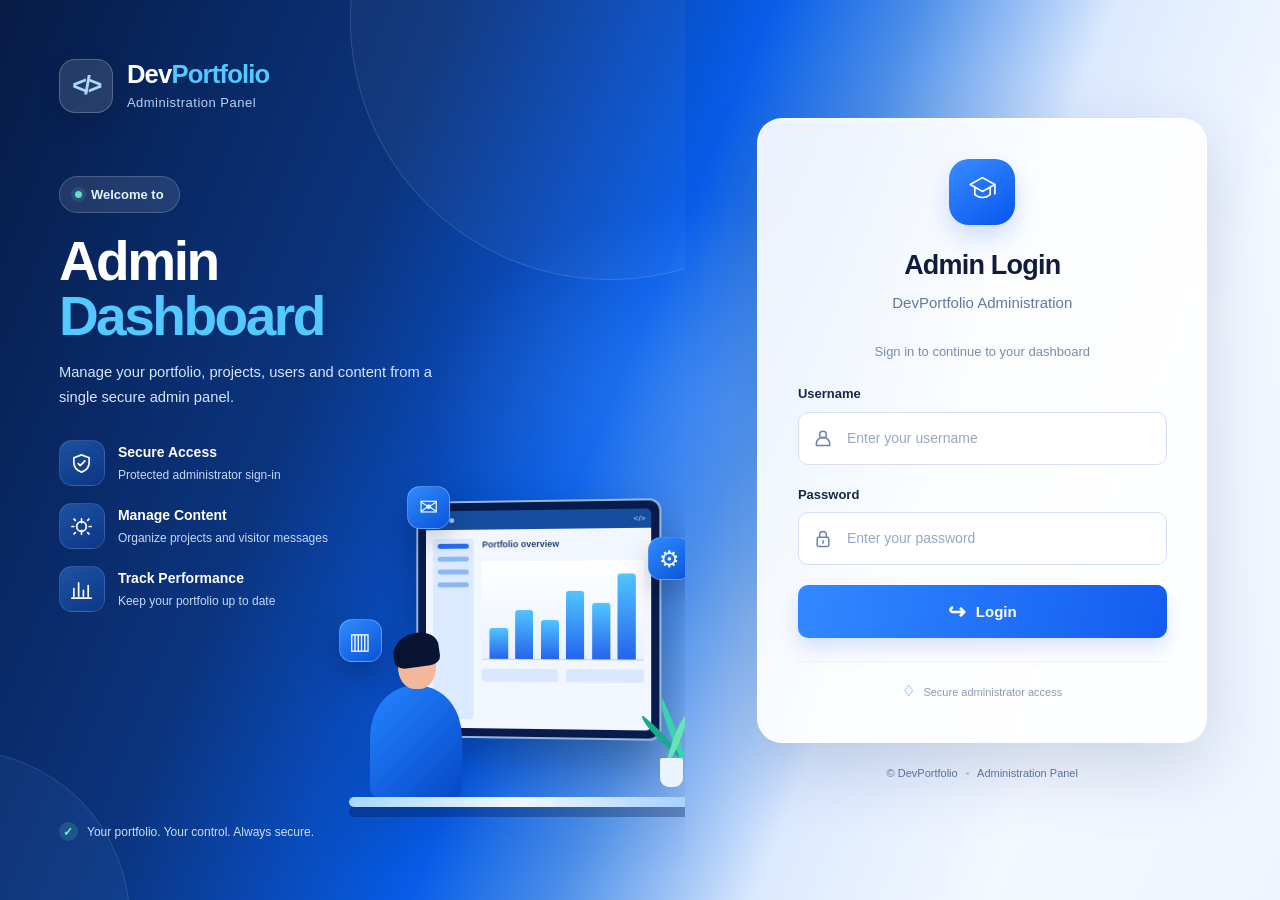
==== DevPortfolio.API/wwwroot/admin.html @ 40e4af2e "Update portfolio and add cover letter" ====
<!DOCTYPE html>
<html lang="en">

<head>

    <meta charset="UTF-8">

    <meta name="viewport"
          content="width=device-width, initial-scale=1.0">

    <title>Admin Dashboard | DevPortfolio</title>


    <!-- Bootstrap CSS -->
    <link href="https://cdn.jsdelivr.net/npm/bootstrap@5.3.3/dist/css/bootstrap.min.css"
          rel="stylesheet">


    <!--<style>
            /* =========================================
       EMAIL CONVERSATION MODAL
    ========================================= */

            .conversation-modal {
                display: none;
                position: fixed;
                inset: 0;
                z-index: 9999;
                background: rgba(0, 0, 0, 0.75);
                align-items: center;
                justify-content: center;
                padding: 20px;
            }

                .conversation-modal.show {
                    display: flex;
                }

            .conversation-box {
                width: 100%;
                max-width: 850px;
                max-height: 90vh;
                background: #ffffff;
                border-radius: 14px;
                overflow: hidden;
                box-shadow: 0 20px 60px rgba(0, 0, 0, 0.35);
                display: flex;
                flex-direction: column;
            }

            .conversation-header {
                display: flex;
                align-items: center;
                justify-content: space-between;
                padding: 20px 24px;
                border-bottom: 1px solid #e5e7eb;
            }

                .conversation-header h2 {
                    margin: 0;
                    font-size: 21px;
                }

            .conversation-email {
                margin-top: 5px;
                color: #6b7280;
                font-size: 14px;
            }

            .conversation-close {
                border: none;
                background: transparent;
                font-size: 30px;
                cursor: pointer;
                color: #6b7280;
            }

            .conversation-messages {
                padding: 24px;
                overflow-y: auto;
                max-height: 430px;
                background: #f8fafc;
            }

            .conversation-message {
                padding: 16px;
                margin-bottom: 14px;
                border-radius: 10px;
                background: #ffffff;
                border: 1px solid #e5e7eb;
            }

                .conversation-message.admin {
                    background: #eef6ff;
                    border-left: 4px solid #2563eb;
                }

                .conversation-message.visitor {
                    border-left: 4px solid #10b981;
                }

            .conversation-message-header {
                display: flex;
                justify-content: space-between;
                gap: 15px;
                margin-bottom: 8px;
            }

            .conversation-message-name {
                font-weight: 600;
            }

            .conversation-message-date {
                font-size: 12px;
                color: #6b7280;
            }

            .conversation-message-email {
                font-size: 12px;
                color: #6b7280;
                margin-bottom: 10px;
            }

            .conversation-message-body {
                white-space: pre-wrap;
                line-height: 1.6;
            }

            .conversation-reply {
                padding: 20px 24px;
                border-top: 1px solid #e5e7eb;
                background: #ffffff;
            }

                .conversation-reply label {
                    display: block;
                    font-weight: 600;
                    margin-bottom: 8px;
                }

                .conversation-reply textarea {
                    width: 100%;
                    resize: vertical;
                    min-height: 110px;
                    padding: 12px;
                    border: 1px solid #d1d5db;
                    border-radius: 8px;
                    font-family: inherit;
                    box-sizing: border-box;
                }

            .reply-actions {
                display: flex;
                justify-content: flex-end;
                gap: 10px;
                margin-top: 12px;
            }

            .cancel-reply-btn,
            .send-reply-btn {
                border: none;
                padding: 10px 18px;
                border-radius: 7px;
                cursor: pointer;
                font-weight: 600;
            }

            .cancel-reply-btn {
                background: #e5e7eb;
                color: #374151;
            }

            .send-reply-btn {
                background: #2563eb;
                color: white;
            }

                .send-reply-btn:disabled {
                    opacity: 0.6;
                    cursor: not-allowed;
                }

            .reply-success {
                color: #15803d;
                margin-top: 10px;
            }

            .reply-error {
                color: #dc2626;
                margin-top: 10px;
            }

            .view-btn {
                border: none;
                background: #2563eb;
                color: white;
                padding: 7px 12px;
                border-radius: 6px;
                cursor: pointer;
                margin-right: 5px;
            }

                .view-btn:hover {
                    opacity: 0.9;
                }

            * {
                box-sizing: border-box;
            }


            body {
                margin: 0;
                font-family: Arial, sans-serif;
                background: #080b14;
                color: #ffffff;
            }


            /* =========================
               LOGIN SCREEN
            ========================= */
            #loginScreen {
                min-height: 100vh;
                display: flex;
                align-items: center;
                justify-content: center;
                padding: 20px;
            }

            .login-card {
                width: 100%;
                max-width: 420px;
                background: #101625;
                border: 1px solid #202638;
                border-radius: 12px;
                padding: 35px;
                box-shadow: 0 20px 50px rgba(0,0,0,0.4);
            }

            .login-title {
                text-align: center;
                margin-bottom: 8px;
                font-size: 26px;
                font-weight: bold;
            }

            .login-subtitle {
                text-align: center;
                color: #9ca3b5;
                margin-bottom: 25px;
            }

            #loginScreen .form-control {
                margin-bottom: 15px;
            }

            .login-btn {
                width: 100%;
                padding: 11px;
            }

            .login-error {
                display: none;
            }

            /* =========================
               HEADER
            ========================= */

            .admin-header {
                background: #0d1220;
                border-bottom: 1px solid #202638;
                padding: 20px 40px;
            }


            .header-container {
                max-width: 1200px;
                margin: auto;

                display: flex;
                align-items: center;
                justify-content: space-between;
            }


            .logo {
                font-size: 22px;
                font-weight: bold;
            }


            .logo span {
                color: #8b5cf6;
            }


            .dashboard-title {
                color: #aeb6cc;
                font-size: 14px;
            }


            /* =========================
               MAIN
            ========================= */

            .container {
                width: 90%;
                max-width: 1200px;
                margin: 40px auto;
            }


            .page-title {
                margin-bottom: 30px;
            }


            .page-title h1 {
                margin-bottom: 8px;
                font-size: 32px;
            }


            .page-title p {
                color: #9ca3b5;
            }


            /* =========================
               STATISTICS
            ========================= */

            .stats {
                display: grid;
                grid-template-columns: repeat(3, 1fr);
                gap: 20px;
                margin-bottom: 30px;
            }


            .stat-card {
                background: #101625;
                border: 1px solid #202638;
                border-radius: 10px;
                padding: 25px;
            }


            .stat-card h3 {
                margin: 0 0 10px;
                color: #9ca3b5;
                font-size: 14px;
            }


            .stat-number {
                font-size: 30px;
                font-weight: bold;
            }


            /* =========================
               COMMON SECTION
            ========================= */

            .admin-section {
                background: #101625;
                border: 1px solid #202638;
                border-radius: 10px;
                overflow: hidden;
                margin-bottom: 30px;
            }


            .section-header {
                padding: 20px;

                border-bottom: 1px solid #202638;

                display: flex;
                justify-content: space-between;
                align-items: center;
            }


            .section-header h2 {
                margin: 0;
                font-size: 20px;
            }


            .header-buttons {
                display: flex;
                gap: 10px;
            }


            /* =========================
               BUTTONS
            ========================= */

            .refresh-btn {
                background: #4f46e5;
                color: white;
                border: none;

                padding: 9px 16px;

                border-radius: 6px;
                cursor: pointer;
            }


            .refresh-btn:hover {
                background: #4338ca;
            }


            .add-btn {
                background: #059669;
                color: white;
                border: none;

                padding: 9px 16px;

                border-radius: 6px;
                cursor: pointer;
            }


            .add-btn:hover {
                background: #047857;
            }


            .edit-btn {
                background: #2563eb;
                color: white;
                border: none;

                padding: 7px 12px;

                border-radius: 5px;
                cursor: pointer;

                margin-bottom: 5px;
            }


            .edit-btn:hover {
                background: #1d4ed8;
            }


            .delete-btn {
                background: #dc2626;
                color: white;
                border: none;

                padding: 7px 12px;

                border-radius: 5px;
                cursor: pointer;
            }


            .delete-btn:hover {
                background: #b91c1c;
            }


            /* =========================
               TABLE
            ========================= */

            .table-wrapper {
                overflow-x: auto;
            }


            table {
                width: 100%;
                border-collapse: collapse;
            }


            th,
            td {
                padding: 15px;
                text-align: left;
                border-bottom: 1px solid #202638;
            }


            th {
                color: #9ca3b5;
                font-size: 13px;
                text-transform: uppercase;
            }


            td {
                font-size: 14px;
            }


            .message-cell {
                max-width: 300px;
                color: #b8c0d4;
            }


            .project-description {
                max-width: 300px;
                color: #aeb6cc;
                line-height: 1.5;
            }


            .technology-cell {
                min-width: 220px;
                color: #ffffff;
            }


            .action-cell {
                white-space: nowrap;
            }


            /* =========================
               STATUS
            ========================= */

            .status {
                padding: 20px;
                text-align: center;
                color: #9ca3b5;
            }


            /* =========================
               MODAL
            ========================= */

            .modal-content {
                background: #101625;
                color: white;
                border: 1px solid #30384d;
            }


            .modal-header {
                border-bottom: 1px solid #30384d;
            }


            .modal-footer {
                border-top: 1px solid #30384d;
            }


            .modal-title {
                color: white;
            }


            .form-label {
                color: #d1d5db;
                font-weight: 500;
            }


            .form-control {
                background: #080b14;
                border: 1px solid #30384d;
                color: white;
            }


            .form-control:focus {
                background: #080b14;
                color: white;

                border-color: #6366f1;

                box-shadow: 0 0 0 0.2rem rgba(99, 102, 241, 0.2);
            }


            .form-control::placeholder {
                color: #6b7280;
            }


            .btn-close {
                filter: invert(1);
            }


            /* =========================
               RESPONSIVE
            ========================= */

            @media (max-width: 768px) {

                .stats {
                    grid-template-columns: 1fr;
                }


                .admin-header {
                    padding: 20px;
                }


                .container {
                    width: 95%;
                }


                .page-title h1 {
                    font-size: 26px;
                }


                .section-header {
                    flex-direction: column;
                    align-items: flex-start;
                    gap: 15px;
                }


                .header-buttons {
                    width: 100%;
                }


                .header-buttons button {
                    flex: 1;
                }

            }

        </style>-->
    <style>
        /* =========================================
           EMAIL CONVERSATION MODAL
        ========================================= */

        .conversation-modal {
            display: none;
            position: fixed;
            inset: 0;
            z-index: 9999;
            background: rgba(0, 0, 0, 0.75);
            align-items: center;
            justify-content: center;
            padding: 20px;
        }

            .conversation-modal.show {
                display: flex;
            }

        .conversation-box {
            width: 100%;
            max-width: 850px;
            max-height: 90vh;
            background: #ffffff;
            border-radius: 14px;
            overflow: hidden;
            box-shadow: 0 20px 60px rgba(0, 0, 0, 0.35);
            display: flex;
            flex-direction: column;
        }

        .conversation-header {
            display: flex;
            align-items: center;
            justify-content: space-between;
            padding: 20px 24px;
            border-bottom: 1px solid #e5e7eb;
        }

            .conversation-header h2 {
                margin: 0;
                font-size: 21px;
            }

        .conversation-email {
            margin-top: 5px;
            color: #6b7280;
            font-size: 14px;
        }

        .conversation-close {
            border: none;
            background: transparent;
            font-size: 30px;
            cursor: pointer;
            color: #6b7280;
        }

        .conversation-messages {
            padding: 24px;
            overflow-y: auto;
            max-height: 430px;
            background: #f8fafc;
        }

        .conversation-message {
            padding: 16px;
            margin-bottom: 14px;
            border-radius: 10px;
            background: #ffffff;
            border: 1px solid #e5e7eb;
        }

            .conversation-message.admin {
                background: #eef6ff;
                border-left: 4px solid #2563eb;
            }

            .conversation-message.visitor {
                border-left: 4px solid #10b981;
            }

        .conversation-message-header {
            display: flex;
            justify-content: space-between;
            gap: 15px;
            margin-bottom: 8px;
        }

        .conversation-message-name {
            font-weight: 600;
        }

        .conversation-message-date {
            font-size: 12px;
            color: #6b7280;
        }

        .conversation-message-email {
            font-size: 12px;
            color: #6b7280;
            margin-bottom: 10px;
        }

        .conversation-message-body {
            white-space: pre-wrap;
            line-height: 1.6;
        }

        .conversation-reply {
            padding: 20px 24px;
            border-top: 1px solid #e5e7eb;
            background: #ffffff;
        }

            .conversation-reply label {
                display: block;
                font-weight: 600;
                margin-bottom: 8px;
            }

            .conversation-reply textarea {
                width: 100%;
                resize: vertical;
                min-height: 110px;
                padding: 12px;
                border: 1px solid #d1d5db;
                border-radius: 8px;
                font-family: inherit;
                box-sizing: border-box;
            }

        .reply-actions {
            display: flex;
            justify-content: flex-end;
            gap: 10px;
            margin-top: 12px;
        }

        .cancel-reply-btn,
        .send-reply-btn {
            border: none;
            padding: 10px 18px;
            border-radius: 7px;
            cursor: pointer;
            font-weight: 600;
        }

        .cancel-reply-btn {
            background: #e5e7eb;
            color: #374151;
        }

        .send-reply-btn {
            background: #2563eb;
            color: white;
        }

            .send-reply-btn:disabled {
                opacity: 0.6;
                cursor: not-allowed;
            }

        .reply-success {
            color: #15803d;
            margin-top: 10px;
        }

        .reply-error {
            color: #dc2626;
            margin-top: 10px;
        }

        .view-btn {
            border: none;
            background: #2563eb;
            color: white;
            padding: 7px 12px;
            border-radius: 6px;
            cursor: pointer;
            margin-right: 5px;
        }

            .view-btn:hover {
                opacity: 0.9;
            }

        * {
            box-sizing: border-box;
        }


        body {
            margin: 0;
            font-family: Arial, sans-serif;
            background: #080b14;
            color: #ffffff;
        }


        /* =========================
                   LOGIN SCREEN
                ========================= */
        #loginScreen {
            min-height: 100vh;
            display: flex;
            align-items: center;
            justify-content: center;
            padding: 20px;
        }

        .login-card {
            width: 100%;
            max-width: 420px;
            background: #101625;
            border: 1px solid #202638;
            border-radius: 12px;
            padding: 35px;
            box-shadow: 0 20px 50px rgba(0,0,0,0.4);
        }

        .login-title {
            text-align: center;
            margin-bottom: 8px;
            font-size: 26px;
            font-weight: bold;
        }

        .login-subtitle {
            text-align: center;
            color: #9ca3b5;
            margin-bottom: 25px;
        }

        #loginScreen .form-control {
            margin-bottom: 15px;
        }

        .login-btn {
            width: 100%;
            padding: 11px;
        }

        .login-error {
            display: none;
        }

        /* =========================
                   HEADER
                ========================= */

        .admin-header {
            background: #0d1220;
            border-bottom: 1px solid #202638;
            padding: 20px 40px;
        }


        .header-container {
            max-width: 1200px;
            margin: auto;
            display: flex;
            align-items: center;
            justify-content: space-between;
        }


        .logo {
            font-size: 22px;
            font-weight: bold;
        }


            .logo span {
                color: #8b5cf6;
            }


        .dashboard-title {
            color: #aeb6cc;
            font-size: 14px;
        }


        /* =========================
                   MAIN
                ========================= */

        .container {
            width: 90%;
            max-width: 1200px;
            margin: 40px auto;
        }


        .page-title {
            margin-bottom: 30px;
        }


            .page-title h1 {
                margin-bottom: 8px;
                font-size: 32px;
            }


            .page-title p {
                color: #9ca3b5;
            }


        /* =========================
                   STATISTICS
                ========================= */

        .stats {
            display: grid;
            grid-template-columns: repeat(3, 1fr);
            gap: 20px;
            margin-bottom: 30px;
        }


        .stat-card {
            background: #101625;
            border: 1px solid #202638;
            border-radius: 10px;
            padding: 25px;
        }


            .stat-card h3 {
                margin: 0 0 10px;
                color: #9ca3b5;
                font-size: 14px;
            }


        .stat-number {
            font-size: 30px;
            font-weight: bold;
        }


        /* =========================
                   COMMON SECTION
                ========================= */

        .admin-section {
            background: #101625;
            border: 1px solid #202638;
            border-radius: 10px;
            overflow: hidden;
            margin-bottom: 30px;
        }


        .section-header {
            padding: 20px;
            border-bottom: 1px solid #202638;
            display: flex;
            justify-content: space-between;
            align-items: center;
        }


            .section-header h2 {
                margin: 0;
                font-size: 20px;
            }


        .header-buttons {
            display: flex;
            gap: 10px;
        }


        /* =========================
                   BUTTONS
                ========================= */

        .refresh-btn {
            background: #4f46e5;
            color: white;
            border: none;
            padding: 9px 16px;
            border-radius: 6px;
            cursor: pointer;
        }


            .refresh-btn:hover {
                background: #4338ca;
            }


        .add-btn {
            background: #059669;
            color: white;
            border: none;
            padding: 9px 16px;
            border-radius: 6px;
            cursor: pointer;
        }


            .add-btn:hover {
                background: #047857;
            }


        .edit-btn {
            background: #2563eb;
            color: white;
            border: none;
            padding: 7px 12px;
            border-radius: 5px;
            cursor: pointer;
            margin-bottom: 5px;
        }


            .edit-btn:hover {
                background: #1d4ed8;
            }


        .delete-btn {
            background: #dc2626;
            color: white;
            border: none;
            padding: 7px 12px;
            border-radius: 5px;
            cursor: pointer;
        }


            .delete-btn:hover {
                background: #b91c1c;
            }


        /* =========================
                   TABLE
                ========================= */

        .table-wrapper {
            overflow-x: auto;
        }


        table {
            width: 100%;
            border-collapse: collapse;
        }


        th,
        td {
            padding: 15px;
            text-align: left;
            border-bottom: 1px solid #202638;
        }


        th {
            color: #9ca3b5;
            font-size: 13px;
            text-transform: uppercase;
        }


        td {
            font-size: 14px;
        }


        .message-cell {
            max-width: 300px;
            color: #b8c0d4;
        }


        .project-description {
            max-width: 300px;
            color: #aeb6cc;
            line-height: 1.5;
        }


        .technology-cell {
            min-width: 220px;
            color: #ffffff;
        }


        .action-cell {
            white-space: nowrap;
        }


        /* =========================
                   STATUS
                ========================= */

        .status {
            padding: 20px;
            text-align: center;
            color: #9ca3b5;
        }


        /* =========================
                   MODAL
                ========================= */

        .modal-content {
            background: #101625;
            color: white;
            border: 1px solid #30384d;
        }


        .modal-header {
            border-bottom: 1px solid #30384d;
        }


        .modal-footer {
            border-top: 1px solid #30384d;
        }


        .modal-title {
            color: white;
        }


        .form-label {
            color: #d1d5db;
            font-weight: 500;
        }


        .form-control {
            background: #080b14;
            border: 1px solid #30384d;
            color: white;
        }


            .form-control:focus {
                background: #080b14;
                color: white;
                border-color: #6366f1;
                box-shadow: 0 0 0 0.2rem rgba(99, 102, 241, 0.2);
            }


            .form-control::placeholder {
                color: #6b7280;
            }


        .btn-close {
            filter: invert(1);
        }


        /* =========================
                   RESPONSIVE
                ========================= */

        @media (max-width: 768px) {

            .stats {
                grid-template-columns: 1fr;
            }


            .admin-header {
                padding: 20px;
            }


            .container {
                width: 95%;
            }


            .page-title h1 {
                font-size: 26px;
            }


            .section-header {
                flex-direction: column;
                align-items: flex-start;
                gap: 15px;
            }


            .header-buttons {
                width: 100%;
            }


                .header-buttons button {
                    flex: 1;
                }
        }


        /* =========================================================
                   CONVERSATION MODAL - READABLE DARK THEME
                   ========================================================= */

        .conversation-box {
            background: #111827;
            color: #f8fafc;
            border: 1px solid #334155;
            box-shadow: 0 20px 60px rgba(0, 0, 0, 0.55);
        }

        .conversation-header {
            background: #111827;
            border-bottom: 1px solid #334155;
        }

            .conversation-header h2 {
                color: #f8fafc;
            }

        .conversation-email {
            color: #94a3b8;
        }

        .conversation-close {
            color: #cbd5e1;
        }

            .conversation-close:hover {
                color: #ffffff;
                background: #334155;
                border-radius: 6px;
            }

        .conversation-messages {
            background: #0f172a;
        }

        .conversation-message {
            background: #1e293b;
            color: #f8fafc;
            border: 1px solid #334155;
        }

            .conversation-message.admin {
                background: #172554;
                color: #f8fafc;
                border-left: 4px solid #3b82f6;
            }

            .conversation-message.visitor {
                background: #0f2926;
                color: #f8fafc;
                border-left: 4px solid #10b981;
            }

        .conversation-message-name {
            color: #60a5fa;
        }

        .conversation-message.visitor .conversation-message-name {
            color: #34d399;
        }

        .conversation-message-date {
            color: #94a3b8;
        }

        .conversation-message-email {
            color: #cbd5e1;
        }

        .conversation-message-body {
            color: #f8fafc;
        }

            .conversation-message-body strong {
                color: #e2e8f0;
            }

        .conversation-reply {
            background: #111827;
            border-top: 1px solid #334155;
        }

            .conversation-reply label {
                color: #e2e8f0;
            }

            .conversation-reply textarea {
                background: #1e293b;
                color: #f8fafc;
                border: 1px solid #475569;
            }

                .conversation-reply textarea::placeholder {
                    color: #94a3b8;
                }

                .conversation-reply textarea:focus {
                    border-color: #6366f1;
                    box-shadow: 0 0 0 2px rgba(99, 102, 241, 0.2);
                    outline: none;
                }

        .cancel-reply-btn {
            background: #334155;
            color: #f8fafc;
            border: 1px solid #475569;
        }

            .cancel-reply-btn:hover {
                background: #475569;
            }

        .send-reply-btn {
            background: #2563eb;
            color: #ffffff;
        }

            .send-reply-btn:hover {
                background: #1d4ed8;
            }

        /* =========================================
           DEVPORTFOLIO LOGIN REDESIGN
           Scoped to login screen; dashboard logic/styles remain intact.
        ========================================= */
        #loginScreen {
            display: flex;
            align-items: stretch;
            justify-content: stretch;
            min-height: 100vh;
            padding: 0;
            overflow: hidden;
            background: #f3f7ff;
            color: #111b3a;
            font-family: Inter, "Segoe UI", Arial, sans-serif;
        }

            #loginScreen .login-hero {
                position: relative;
                isolation: isolate;
                display: flex;
                flex: 1.08 1 0;
                flex-direction: column;
                min-width: 0;
                min-height: 100vh;
                overflow: hidden;
                padding: clamp(30px, 4.6vw, 76px);
                color: #fff;
                background: radial-gradient(circle at 78% 63%, rgba(28, 123, 255, .82), transparent 32%), radial-gradient(circle at 78% 10%, rgba(27, 98, 225, .55), transparent 34%), linear-gradient(135deg, #071b46 0%, #0b347e 49%, #075ce8 100%);
            }

            #loginScreen .hero-orb {
                position: absolute;
                z-index: -1;
                border: 1px solid rgba(255,255,255,.09);
                border-radius: 50%;
                pointer-events: none;
            }

            #loginScreen .hero-orb-one {
                width: 520px;
                height: 520px;
                right: -185px;
                top: -240px;
                background: rgba(60,139,255,.10);
            }

            #loginScreen .hero-orb-two {
                width: 340px;
                height: 340px;
                left: -210px;
                bottom: -190px;
                background: rgba(79,160,255,.12);
            }

            #loginScreen .brand-lockup {
                display: flex;
                align-items: center;
                gap: 14px;
                position: relative;
                z-index: 1;
            }

            #loginScreen .brand-mark {
                display: grid;
                place-items: center;
                width: 54px;
                height: 54px;
                border: 1px solid rgba(255,255,255,.22);
                border-radius: 16px;
                background: rgba(255,255,255,.12);
                color: #a9d9ff;
                font-size: 25px;
                font-weight: 800;
                letter-spacing: -3px;
                box-shadow: 0 10px 25px rgba(0,0,0,.12);
            }

            #loginScreen .brand-name {
                color: #fff;
                font-size: clamp(22px, 2vw, 30px);
                font-weight: 800;
                letter-spacing: -.8px;
                line-height: 1.1;
            }

                #loginScreen .brand-name span {
                    color: #55c8ff;
                }

            #loginScreen .brand-caption {
                margin-top: 5px;
                color: #b8d2f8;
                font-size: 13px;
                letter-spacing: .5px;
            }

            #loginScreen .hero-copy {
                position: relative;
                z-index: 2;
                max-width: 450px;
                margin-top: clamp(42px, 7vh, 78px);
            }

            #loginScreen .welcome-pill {
                display: inline-flex;
                align-items: center;
                gap: 9px;
                padding: 8px 15px;
                border: 1px solid rgba(255,255,255,.19);
                border-radius: 999px;
                background: rgba(255,255,255,.10);
                color: #e5f2ff;
                font-size: 13px;
                font-weight: 600;
            }

            #loginScreen .welcome-dot {
                width: 7px;
                height: 7px;
                border-radius: 50%;
                background: #5ce1c2;
                box-shadow: 0 0 0 4px rgba(92,225,194,.12);
            }

            #loginScreen .hero-copy h1 {
                margin: 21px 0 17px;
                color: #fff;
                font-size: clamp(42px, 4.3vw, 66px);
                line-height: .99;
                font-weight: 850;
                letter-spacing: -2.5px;
            }

                #loginScreen .hero-copy h1 span {
                    color: #53c9ff;
                }

            #loginScreen .hero-description {
                max-width: 390px;
                margin: 0;
                color: #d5e6ff;
                font-size: clamp(14px, 1.15vw, 17px);
                line-height: 1.7;
            }

            #loginScreen .hero-features {
                display: grid;
                gap: 17px;
                margin-top: 30px;
            }

            #loginScreen .hero-feature {
                display: flex;
                align-items: center;
                gap: 13px;
            }

            #loginScreen .feature-icon {
                display: grid;
                place-items: center;
                flex: 0 0 46px;
                width: 46px;
                height: 46px;
                border: 1px solid rgba(255,255,255,.13);
                border-radius: 13px;
                background: linear-gradient(145deg, rgba(61,151,255,.38), rgba(18,81,199,.28));
                color: #fff;
            }

                #loginScreen .feature-icon svg {
                    width: 23px;
                    height: 23px;
                    fill: none;
                    stroke: currentColor;
                    stroke-width: 1.8;
                    stroke-linecap: round;
                    stroke-linejoin: round;
                }

            #loginScreen .hero-feature strong {
                display: block;
                color: #fff;
                font-size: 14px;
                font-weight: 700;
            }

            #loginScreen .hero-feature small {
                display: block;
                margin-top: 3px;
                color: #c3d9fb;
                font-size: 12px;
            }

            #loginScreen .dashboard-art {
                position: absolute;
                z-index: 1;
                right: 3%;
                bottom: 8%;
                width: min(47%, 500px);
                height: 38%;
                min-height: 230px;
            }

            #loginScreen .art-monitor {
                position: absolute;
                z-index: 2;
                right: 9%;
                top: 4%;
                width: 72%;
                height: 70%;
                padding: 8px;
                border: 2px solid rgba(190,221,255,.8);
                border-radius: 12px;
                background: #071c4d;
                box-shadow: 0 24px 45px rgba(0,0,0,.22);
                transform: perspective(700px) rotateY(-5deg);
            }

            #loginScreen .monitor-top {
                display: flex;
                align-items: center;
                gap: 4px;
                height: 19px;
                padding: 0 6px;
                border-radius: 5px 5px 0 0;
                background: #174d9e;
            }

                #loginScreen .monitor-top span {
                    width: 5px;
                    height: 5px;
                    border-radius: 50%;
                    background: #9bc9ff;
                }

                #loginScreen .monitor-top i {
                    margin-left: auto;
                    color: #c4e5ff;
                    font-size: 8px;
                    font-style: normal;
                }

            #loginScreen .monitor-content {
                display: flex;
                height: calc(100% - 19px);
                padding: 9px 7px;
                gap: 8px;
                background: #f2f7ff;
                border-radius: 0 0 5px 5px;
            }

            #loginScreen .monitor-sidebar {
                display: grid;
                align-content: start;
                gap: 8px;
                width: 20%;
                padding: 5px;
                border-radius: 4px;
                background: #dceaff;
            }

                #loginScreen .monitor-sidebar b {
                    height: 5px;
                    border-radius: 5px;
                    background: #8bb7f6;
                }

                    #loginScreen .monitor-sidebar b:first-child {
                        background: #236cf1;
                    }

            #loginScreen .monitor-main {
                flex: 1;
                min-width: 0;
            }

            #loginScreen .monitor-label {
                color: #24426e;
                font-size: clamp(7px, .7vw, 10px);
                font-weight: 700;
            }

            #loginScreen .chart-bars {
                display: flex;
                align-items: end;
                gap: 5%;
                height: 54%;
                margin-top: 10px;
                padding: 8px 8px 0;
                border-bottom: 1px solid #bdd2ef;
                background: linear-gradient(180deg, #fff, #e9f2ff);
            }

                #loginScreen .chart-bars i {
                    flex: 1;
                    border-radius: 3px 3px 0 0;
                    background: linear-gradient(#51c5ff,#2563eb);
                }

                    #loginScreen .chart-bars i:nth-child(1) {
                        height: 34%;
                    }

                    #loginScreen .chart-bars i:nth-child(2) {
                        height: 55%;
                    }

                    #loginScreen .chart-bars i:nth-child(3) {
                        height: 43%;
                    }

                    #loginScreen .chart-bars i:nth-child(4) {
                        height: 76%;
                    }

                    #loginScreen .chart-bars i:nth-child(5) {
                        height: 62%;
                    }

                    #loginScreen .chart-bars i:nth-child(6) {
                        height: 95%;
                    }

            #loginScreen .monitor-bottom {
                display: flex;
                gap: 8px;
                margin-top: 9px;
            }

                #loginScreen .monitor-bottom span {
                    height: 13px;
                    flex: 1;
                    border-radius: 3px;
                    background: #d9e8ff;
                }

            #loginScreen .art-person {
                position: absolute;
                z-index: 3;
                left: 4%;
                bottom: 9%;
                width: 32%;
                height: 48%;
            }

            #loginScreen .person-head {
                position: absolute;
                z-index: 2;
                left: 32%;
                top: 2%;
                width: 35%;
                height: 32%;
                border-radius: 45% 45% 42% 42%;
                background: #f3b89b;
            }

            #loginScreen .person-hair {
                position: absolute;
                z-index: 3;
                left: 28%;
                top: 0;
                width: 42%;
                height: 21%;
                border-radius: 60% 45% 25% 25%;
                background: #091432;
                transform: rotate(-8deg);
            }

            #loginScreen .person-body {
                position: absolute;
                left: 7%;
                bottom: 0;
                width: 84%;
                height: 68%;
                border-radius: 46% 46% 8% 8%;
                background: linear-gradient(135deg,#2585ff,#0648c8);
            }

            #loginScreen .art-desk {
                position: absolute;
                z-index: 4;
                left: 0;
                right: 0;
                bottom: 6%;
                height: 10px;
                border-radius: 6px;
                background: linear-gradient(90deg,#a6d8ff,#f1f8ff,#a4d0ff);
                box-shadow: 0 10px 0 rgba(2,21,62,.32);
            }

            #loginScreen .art-plant {
                position: absolute;
                z-index: 5;
                right: 0;
                bottom: 12%;
                width: 12%;
                height: 30%;
            }

                #loginScreen .art-plant b {
                    position: absolute;
                    bottom: 0;
                    left: 24%;
                    width: 55%;
                    height: 28%;
                    border-radius: 2px 2px 9px 9px;
                    background: #e9f4ff;
                }

                #loginScreen .art-plant i {
                    position: absolute;
                    bottom: 23%;
                    left: 43%;
                    width: 23%;
                    height: 65%;
                    border-radius: 100% 0 100% 0;
                    background: #37d4ad;
                    transform: rotate(-25deg);
                }

                    #loginScreen .art-plant i:nth-child(2) {
                        left: 15%;
                        height: 53%;
                        transform: rotate(-50deg);
                        background: #18a98e;
                    }

                    #loginScreen .art-plant i:nth-child(3) {
                        left: 55%;
                        height: 50%;
                        transform: rotate(15deg);
                        background: #68e3b5;
                    }

            #loginScreen .float-icon {
                position: absolute;
                z-index: 5;
                display: grid;
                place-items: center;
                width: 43px;
                height: 43px;
                border: 1px solid rgba(255,255,255,.25);
                border-radius: 13px;
                background: linear-gradient(145deg,#328bff,#0754d8);
                color: #fff;
                font-size: 23px;
                box-shadow: 0 12px 24px rgba(0,0,0,.16);
            }

            #loginScreen .float-mail {
                left: 17%;
                top: 0;
            }

            #loginScreen .float-settings {
                right: 0;
                top: 15%;
            }

            #loginScreen .float-chart {
                left: -3%;
                top: 39%;
            }

            #loginScreen .hero-footnote {
                position: relative;
                z-index: 2;
                margin-top: auto;
                padding-top: 20px;
                color: #c8defe;
                font-size: 12px;
            }

            #loginScreen .footnote-shield {
                display: inline-grid;
                place-items: center;
                width: 19px;
                height: 19px;
                margin-right: 6px;
                border-radius: 50%;
                background: rgba(97,226,191,.17);
                color: #75f0ce;
                font-weight: 800;
            }

            #loginScreen .login-side {
                display: flex;
                flex: .92 1 0;
                flex-direction: column;
                align-items: center;
                justify-content: center;
                min-width: 0;
                padding: clamp(24px, 5vw, 72px) clamp(20px, 4.4vw, 68px);
                background: radial-gradient(circle at 100% 0%, rgba(211,230,255,.72), transparent 35%), #f4f8ff;
            }

            #loginScreen .login-card {
                width: 100%;
                max-width: 450px;
                padding: clamp(28px, 3.1vw, 46px);
                border: 1px solid rgba(210,222,244,.85);
                border-radius: 25px;
                background: rgba(255,255,255,.96);
                color: #111b3a;
                box-shadow: 0 24px 70px rgba(27,65,124,.12);
            }

            #loginScreen .login-emblem {
                display: grid;
                place-items: center;
                width: 66px;
                height: 66px;
                margin: 0 auto 20px;
                border-radius: 20px;
                background: linear-gradient(145deg,#398cff,#0755ee);
                box-shadow: 0 12px 24px rgba(37,99,235,.2);
            }

                #loginScreen .login-emblem svg {
                    width: 37px;
                    height: 37px;
                    fill: none;
                    stroke: white;
                    stroke-width: 2.2;
                    stroke-linecap: round;
                    stroke-linejoin: round;
                }

            #loginScreen .login-title {
                margin: 0;
                color: #111b3a;
                text-align: center;
                font-size: clamp(27px, 2.1vw, 32px);
                font-weight: 800;
                letter-spacing: -.8px;
            }

            #loginScreen .login-subtitle {
                margin: 7px 0 0;
                color: #63779e;
                text-align: center;
                font-size: 15px;
            }

            #loginScreen .login-welcome {
                margin: 27px 0 23px;
                color: #7a8ba9;
                text-align: center;
                font-size: 13px;
            }

            #loginScreen .form-label {
                display: block;
                margin: 0 0 8px;
                color: #172747;
                font-size: 13px;
                font-weight: 700;
            }

            #loginScreen .login-input-wrap {
                position: relative;
                margin-bottom: 20px;
            }

                #loginScreen .login-input-wrap > svg {
                    position: absolute;
                    z-index: 1;
                    left: 15px;
                    top: 50%;
                    width: 20px;
                    height: 20px;
                    transform: translateY(-50%);
                    fill: none;
                    stroke: #6b83ad;
                    stroke-width: 1.8;
                    stroke-linecap: round;
                    stroke-linejoin: round;
                    pointer-events: none;
                }

                #loginScreen .login-input-wrap .form-control {
                    width: 100%;
                    min-height: 53px;
                    margin: 0;
                    padding: 13px 15px 13px 48px;
                    border: 1px solid #d6e0f2;
                    border-radius: 10px;
                    background: #fff;
                    color: #172747;
                    font-size: 14px;
                    box-shadow: inset 0 1px 2px rgba(20,40,80,.02);
                    transition: border-color .2s, box-shadow .2s;
                }

                    #loginScreen .login-input-wrap .form-control::placeholder {
                        color: #98a7c1;
                    }

                    #loginScreen .login-input-wrap .form-control:focus {
                        border-color: #347bfa;
                        background: #fff;
                        color: #172747;
                        box-shadow: 0 0 0 4px rgba(52,123,250,.12);
                        outline: none;
                    }

            #loginScreen .login-error {
                margin: 0 0 16px;
                padding: 10px 12px;
                border-radius: 8px;
                font-size: 13px;
            }

            #loginScreen .login-btn {
                display: flex;
                align-items: center;
                justify-content: center;
                gap: 10px;
                width: 100%;
                min-height: 53px;
                margin-top: 5px;
                border: 0;
                border-radius: 10px;
                background: linear-gradient(100deg,#3189ff,#145cf0);
                color: #fff;
                font-size: 15px;
                font-weight: 700;
                box-shadow: 0 10px 20px rgba(37,99,235,.18);
                transition: transform .2s, box-shadow .2s, filter .2s;
            }

                #loginScreen .login-btn:hover {
                    background: linear-gradient(100deg,#2479f0,#084ddd);
                    box-shadow: 0 13px 24px rgba(37,99,235,.25);
                    transform: translateY(-1px);
                }

                #loginScreen .login-btn:disabled {
                    opacity: .7;
                    cursor: wait;
                    transform: none;
                }

            #loginScreen .login-button-icon {
                font-size: 21px;
                line-height: 1;
            }

            #loginScreen .login-security {
                margin-top: 23px;
                padding-top: 18px;
                border-top: 1px solid #edf1f8;
                color: #8b9ab4;
                text-align: center;
                font-size: 11px;
            }

                #loginScreen .login-security span {
                    margin-right: 5px;
                    color: #347bfa;
                    font-size: 15px;
                }

            #loginScreen .login-side-footer {
                margin-top: 22px;
                color: #9aa8bf;
                text-align: center;
                font-size: 11px;
            }

                #loginScreen .login-side-footer span {
                    padding: 0 5px;
                    color: #c0cada;
                }

        @media (max-width: 1100px) {
            #loginScreen .dashboard-art {
                right: 2%;
                width: 45%;
                opacity: .88;
            }

            #loginScreen .hero-copy {
                max-width: 390px;
            }

                #loginScreen .hero-copy h1 {
                    font-size: clamp(40px, 4.4vw, 56px);
                }

            #loginScreen .login-side {
                padding: 28px;
            }
        }

        @media (max-width: 850px) {
            #loginScreen {
                flex-direction: column;
                overflow: visible;
            }

                #loginScreen .login-hero {
                    min-height: auto;
                    flex: none;
                    padding: 30px clamp(22px, 6vw, 48px) 28px;
                }

                #loginScreen .hero-copy {
                    margin-top: 38px;
                    max-width: 570px;
                }

                    #loginScreen .hero-copy h1 {
                        font-size: clamp(42px, 8vw, 58px);
                    }

                #loginScreen .hero-features {
                    grid-template-columns: repeat(3, minmax(0,1fr));
                    gap: 12px;
                }

                #loginScreen .hero-feature {
                    align-items: flex-start;
                    gap: 9px;
                }

                #loginScreen .feature-icon {
                    flex-basis: 38px;
                    width: 38px;
                    height: 38px;
                    border-radius: 11px;
                }

                    #loginScreen .feature-icon svg {
                        width: 20px;
                        height: 20px;
                    }

                #loginScreen .hero-feature small {
                    line-height: 1.4;
                }

                #loginScreen .dashboard-art {
                    right: 4%;
                    bottom: 7%;
                    width: 38%;
                    height: 35%;
                    min-height: 180px;
                    opacity: .34;
                }

                #loginScreen .hero-footnote {
                    margin-top: 28px;
                }

                #loginScreen .login-side {
                    flex: none;
                    padding: 38px 22px 24px;
                }

                #loginScreen .login-card {
                    max-width: 480px;
                }
        }

        @media (max-width: 560px) {
            #loginScreen .brand-mark {
                width: 46px;
                height: 46px;
                border-radius: 13px;
            }

            #loginScreen .brand-name {
                font-size: 23px;
            }

            #loginScreen .hero-copy {
                margin-top: 30px;
            }

                #loginScreen .hero-copy h1 {
                    margin-top: 17px;
                    font-size: 43px;
                    letter-spacing: -1.6px;
                }

            #loginScreen .hero-description {
                font-size: 14px;
            }

            #loginScreen .hero-features {
                grid-template-columns: 1fr;
                gap: 13px;
                margin-top: 23px;
            }

            #loginScreen .hero-feature {
                align-items: center;
            }

                #loginScreen .hero-feature small {
                    font-size: 11px;
                }

            #loginScreen .dashboard-art {
                display: none;
            }

            #loginScreen .hero-footnote {
                font-size: 11px;
            }

            #loginScreen .login-side {
                padding: 28px 16px 22px;
            }

            #loginScreen .login-card {
                padding: 28px 22px;
                border-radius: 20px;
            }

            #loginScreen .login-emblem {
                width: 58px;
                height: 58px;
                margin-bottom: 16px;
            }

            #loginScreen .login-title {
                font-size: 27px;
            }

            #loginScreen .login-welcome {
                margin-top: 22px;
            }
        }



        /* =========================================
           UNIFIED LOGIN CANVAS
           Visual-only overrides: keep existing login/API logic unchanged.
        ========================================= */
        #loginScreen {
            position: relative;
            isolation: isolate;
            background: radial-gradient(ellipse at 57% 45%, rgba(88, 158, 255, .42) 0%, rgba(88, 158, 255, 0) 29%), linear-gradient(112deg, #071b46 0%, #0b347e 28%, #075ce8 47%, #4c8fe9 56%, #dceaff 68%, #f4f8ff 82%, #eef5ff 100%);
        }

            /* Remove the hard split between illustration and form. */
            #loginScreen .login-hero {
                flex: 1.08 1 0;
                background: transparent;
            }

            #loginScreen .login-side {
                position: relative;
                z-index: 2;
                flex: .92 1 0;
                background: transparent;
            }

            #loginScreen .login-card {
                position: relative;
                border: 1px solid rgba(255, 255, 255, .86);
                background: rgba(255, 255, 255, .91);
                box-shadow: 0 24px 70px rgba(8, 35, 92, .17), 0 2px 8px rgba(255, 255, 255, .42) inset;
                backdrop-filter: blur(14px);
                -webkit-backdrop-filter: blur(14px);
            }

            #loginScreen .login-side-footer {
                color: #61799f;
            }

            #loginScreen .hero-orb-one {
                border-color: rgba(255,255,255,.12);
                background: rgba(255,255,255,.035);
            }

            #loginScreen .hero-orb-two {
                border-color: rgba(255,255,255,.10);
                background: rgba(91,165,255,.08);
            }

            #loginScreen .dashboard-art {
                right: -1%;
                width: min(50%, 520px);
                filter: drop-shadow(0 18px 22px rgba(3, 25, 73, .12));
            }

        @media (max-width: 1100px) {
            #loginScreen {
                background: linear-gradient(112deg, #071b46 0%, #0b347e 28%, #075ce8 47%, #8bb7f0 61%, #eef5ff 77%, #f4f8ff 100%);
            }

                #loginScreen .dashboard-art {
                    right: -1%;
                }
        }

        @media (max-width: 850px) {
            #loginScreen {
                background: linear-gradient(180deg, #071b46 0%, #0b347e 24%, #075ce8 43%, #a9caf5 59%, #edf4ff 72%, #f4f8ff 100%);
            }

                #loginScreen .login-hero,
                #loginScreen .login-side {
                    background: transparent;
                }

                #loginScreen .login-side {
                    padding-top: 32px;
                }

                #loginScreen .login-card {
                    background: rgba(255,255,255,.96);
                    box-shadow: 0 20px 55px rgba(8,35,92,.18);
                }
        }

        @media (max-width: 560px) {
            #loginScreen {
                background: linear-gradient(180deg, #071b46 0%, #0b347e 22%, #075ce8 39%, #c4dcfb 55%, #f4f8ff 70%, #f4f8ff 100%);
            }

                #loginScreen .login-side-footer {
                    color: #61799f;
                }
        }

        /* =========================================================
           PREMIUM ADMIN DASHBOARD THEME
           UI-only overrides: existing IDs, forms and JS are retained
        ========================================================= */
        body {
            background: #f4f7fc;
            color: #17233f;
            font-family: Inter, "Segoe UI", Arial, sans-serif;
        }

        #adminDashboard {
            min-height: 100vh;
            background: radial-gradient(circle at 92% 3%, rgba(59,130,246,.08), transparent 24rem), #f4f7fc;
            color: #17233f;
        }

            #adminDashboard .admin-header {
                position: sticky;
                top: 0;
                z-index: 100;
                padding: 17px 32px;
                background: rgba(255,255,255,.92);
                border-bottom: 1px solid #e4eaf4;
                box-shadow: 0 5px 22px rgba(25, 52, 97, .045);
                backdrop-filter: blur(14px);
            }

            #adminDashboard .header-container {
                max-width: 1360px;
                gap: 20px;
            }

            #adminDashboard .logo {
                color: #13274b;
                font-size: 23px;
                letter-spacing: -.7px;
                font-weight: 800;
            }

                #adminDashboard .logo span {
                    color: #2463eb;
                }

            #adminDashboard .dashboard-title {
                color: #64748b;
                font-size: 13px;
                font-weight: 650;
                padding: 9px 13px;
                border-radius: 9px;
                background: #f0f5ff;
                border: 1px solid #e0eaff;
            }

            #adminDashboard .header-buttons {
                align-items: center;
                gap: 14px;
            }

                #adminDashboard .header-buttons .btn-danger {
                    border: 0;
                    border-radius: 9px;
                    padding: 9px 16px;
                    font-weight: 650;
                    background: #fff0f1;
                    color: #c6283d;
                    box-shadow: inset 0 0 0 1px #ffd9de;
                    transition: transform .2s ease, background .2s ease;
                }

                    #adminDashboard .header-buttons .btn-danger:hover {
                        background: #ffe0e4;
                        transform: translateY(-1px);
                    }

            #adminDashboard main .container {
                width: min(94%, 1360px);
                max-width: 1360px;
                margin: 0 auto;
                padding: 38px 0 64px;
            }

            #adminDashboard .page-title {
                margin-bottom: 27px;
            }

                #adminDashboard .page-title h1 {
                    margin: 0 0 8px;
                    color: #142344;
                    font-size: clamp(28px, 3vw, 36px);
                    font-weight: 800;
                    letter-spacing: -1.1px;
                }

                #adminDashboard .page-title p {
                    margin: 0;
                    color: #71809a;
                    font-size: 15px;
                }

            #adminDashboard .stats {
                grid-template-columns: repeat(3, minmax(0, 1fr));
                gap: 22px;
                margin-bottom: 28px;
            }

            #adminDashboard .stat-card {
                position: relative;
                overflow: hidden;
                min-height: 145px;
                padding: 25px 26px;
                border: 1px solid #e5ebf5;
                border-radius: 18px;
                background: rgba(255,255,255,.96);
                box-shadow: 0 8px 24px rgba(32, 61, 112, .055);
                transition: transform .22s ease, box-shadow .22s ease;
            }

                #adminDashboard .stat-card::after {
                    content: "";
                    position: absolute;
                    width: 112px;
                    height: 112px;
                    right: -38px;
                    top: -42px;
                    border-radius: 50%;
                    background: rgba(59,130,246,.075);
                }

                #adminDashboard .stat-card:hover {
                    transform: translateY(-3px);
                    box-shadow: 0 15px 34px rgba(32, 61, 112, .10);
                }

                #adminDashboard .stat-card h3 {
                    position: relative;
                    z-index: 1;
                    margin: 0 0 15px;
                    color: #71809a;
                    font-size: 13px;
                    font-weight: 700;
                    letter-spacing: .25px;
                }

            #adminDashboard .stat-number {
                position: relative;
                z-index: 1;
                color: #15284b;
                font-size: 34px;
                line-height: 1.1;
                font-weight: 800;
                letter-spacing: -1px;
            }

            #adminDashboard .stat-card:nth-child(1) {
                border-top: 3px solid #3978f6;
            }

            #adminDashboard .stat-card:nth-child(2) {
                border-top: 3px solid #10b981;
            }

            #adminDashboard .stat-card:nth-child(3) {
                border-top: 3px solid #8b5cf6;
            }

                #adminDashboard .stat-card:nth-child(3) .stat-number {
                    font-size: 27px;
                    color: #0f9f72;
                }

            #adminDashboard .admin-section {
                margin-bottom: 28px;
                border: 1px solid #e3eaf5;
                border-radius: 17px;
                background: #fff;
                box-shadow: 0 8px 28px rgba(32, 61, 112, .055);
            }

            #adminDashboard .section-header {
                min-height: 78px;
                padding: 20px 24px;
                gap: 16px;
                border-bottom: 1px solid #edf1f7;
                background: linear-gradient(180deg, #fff, #fcfdff);
            }

                #adminDashboard .section-header h2 {
                    color: #172847;
                    font-size: 18px;
                    font-weight: 750;
                    letter-spacing: -.25px;
                }

            #adminDashboard .header-buttons {
                flex-wrap: wrap;
            }

            #adminDashboard .refresh-btn,
            #adminDashboard .add-btn {
                min-height: 40px;
                padding: 9px 15px;
                border-radius: 9px;
                font-size: 13px;
                font-weight: 700;
                box-shadow: 0 4px 10px rgba(37,99,235,.12);
                transition: transform .18s ease, box-shadow .18s ease;
            }

            #adminDashboard .refresh-btn {
                background: #edf4ff;
                color: #245bd4;
                border: 1px solid #d9e7ff;
            }

                #adminDashboard .refresh-btn:hover {
                    background: #e1edff;
                    color: #1749b5;
                    transform: translateY(-1px);
                }

            #adminDashboard .add-btn {
                background: linear-gradient(135deg, #10b981, #059669);
                border: 1px solid #059669;
            }

                #adminDashboard .add-btn:hover {
                    background: linear-gradient(135deg, #059669, #047857);
                    transform: translateY(-1px);
                }

            #adminDashboard .table-wrapper {
                width: 100%;
                overflow-x: auto;
                border-radius: 0 0 17px 17px;
            }

            #adminDashboard table {
                min-width: 850px;
                width: 100%;
                margin: 0;
                border-collapse: separate;
                border-spacing: 0;
                color: #33435f;
            }

                #adminDashboard table thead th {
                    padding: 15px 16px;
                    background: #f7f9fd;
                    color: #71809a;
                    border-bottom: 1px solid #e8edf5;
                    font-size: 11px;
                    font-weight: 800;
                    letter-spacing: .7px;
                    white-space: nowrap;
                }

                #adminDashboard table tbody td {
                    padding: 17px 16px;
                    color: #3d4b63;
                    border-bottom: 1px solid #edf1f7;
                    font-size: 13px;
                    line-height: 1.55;
                    vertical-align: middle;
                    overflow-wrap: anywhere;
                }

                #adminDashboard table tbody tr:last-child td {
                    border-bottom: 0;
                }

                #adminDashboard table tbody tr {
                    transition: background .16s ease;
                }

                    #adminDashboard table tbody tr:hover {
                        background: #f8fbff;
                    }

            #adminDashboard .message-cell,
            #adminDashboard .project-description {
                color: #52627b;
            }

            #adminDashboard .technology-cell {
                color: #344765;
            }

            #adminDashboard .status {
                color: #8290a6;
                padding: 25px;
            }

            #adminDashboard .view-btn,
            #adminDashboard .edit-btn,
            #adminDashboard .delete-btn {
                min-width: 58px;
                margin: 2px 4px 2px 0;
                padding: 7px 11px;
                border-radius: 8px;
                font-size: 12px;
                font-weight: 700;
                transition: transform .16s ease, box-shadow .16s ease;
            }

            #adminDashboard .view-btn,
            #adminDashboard .edit-btn {
                background: #eaf2ff;
                color: #245bd4;
                border: 1px solid #d7e6ff;
            }

            #adminDashboard .delete-btn {
                background: #fff0f1;
                color: #c6283d;
                border: 1px solid #ffd9de;
            }

                #adminDashboard .view-btn:hover,
                #adminDashboard .edit-btn:hover,
                #adminDashboard .delete-btn:hover {
                    transform: translateY(-1px);
                    box-shadow: 0 4px 10px rgba(28,48,82,.09);
                }

            /* Keep project modal readable with the premium dashboard palette. */
            #adminDashboard .modal-content {
                background: #fff;
                color: #17233f;
                border: 1px solid #e3eaf5;
                border-radius: 16px;
                box-shadow: 0 24px 70px rgba(15, 31, 62, .22);
            }

            #adminDashboard .modal-header,
            #adminDashboard .modal-footer {
                border-color: #e8edf5;
            }

            #adminDashboard .modal-title {
                color: #172847;
                font-weight: 750;
            }

            #adminDashboard .modal-content .form-label {
                color: #40516d;
            }

            #adminDashboard .modal-content .form-control {
                background: #fff;
                color: #17233f;
                border-color: #d8e1ef;
                border-radius: 9px;
            }

                #adminDashboard .modal-content .form-control:focus {
                    border-color: #4b83f3;
                    box-shadow: 0 0 0 .2rem rgba(59,130,246,.13);
                }

                #adminDashboard .modal-content .form-control::placeholder {
                    color: #94a3b8;
                }

            #adminDashboard .modal-content .btn-close {
                filter: none;
            }

        @media (max-width: 900px) {
            #adminDashboard .admin-header {
                padding: 15px 20px;
            }

            #adminDashboard main .container {
                width: min(94%, 1360px);
                padding-top: 28px;
            }

            #adminDashboard .stats {
                gap: 14px;
            }

            #adminDashboard .stat-card {
                padding: 21px;
            }
        }

        @media (max-width: 680px) {
            #adminDashboard .header-container {
                align-items: flex-start;
                flex-direction: column;
            }

            #adminDashboard .header-buttons {
                width: 100%;
                justify-content: space-between;
            }

            #adminDashboard .dashboard-title {
                margin-right: auto;
            }

            #adminDashboard main .container {
                width: calc(100% - 28px);
                padding: 25px 0 40px;
            }

            #adminDashboard .page-title h1 {
                font-size: 28px;
            }

            #adminDashboard .stats {
                grid-template-columns: 1fr;
                gap: 13px;
            }

            #adminDashboard .stat-card {
                min-height: 115px;
                padding: 20px;
            }

            #adminDashboard .stat-number {
                font-size: 30px;
            }

            #adminDashboard .section-header {
                align-items: flex-start;
                flex-direction: column;
                padding: 18px;
            }

            #adminDashboard .header-buttons {
                width: 100%;
            }

                #adminDashboard .header-buttons button {
                    flex: 1;
                }

            #adminDashboard .table-wrapper {
                overflow-x: auto;
            }
        }

        @media (prefers-reduced-motion: reduce) {
            #adminDashboard *, #adminDashboard *::before, #adminDashboard *::after {
                transition-duration: .01ms !important;
                animation-duration: .01ms !important;
                scroll-behavior: auto !important;
            }
        }
    </style>

    <style id="dashboard-premium-refinement">
        /* Final dashboard refinement: full-width, polished admin workspace */
        #adminDashboard {
            --dp-ink: #152544;
            --dp-muted: #71809a;
            --dp-line: #e4eaf3;
            --dp-blue: #2864e8;
            background: #f5f7fb !important;
            color: var(--dp-ink) !important;
        }

            #adminDashboard .admin-header {
                padding: 16px clamp(18px, 3vw, 48px) !important;
                background: rgba(255,255,255,.96) !important;
                border-bottom: 1px solid var(--dp-line) !important;
            }

            #adminDashboard .header-container {
                max-width: 1600px !important;
                width: 100%;
            }

            #adminDashboard .logo {
                font-size: 24px !important;
            }

            #adminDashboard main .container {
                width: min(96%, 1600px) !important;
                max-width: 1600px !important;
                padding: 34px 0 60px !important;
                margin: 0 auto !important;
            }

            #adminDashboard .page-title {
                display: flex;
                align-items: flex-end;
                justify-content: space-between;
                gap: 18px;
                margin-bottom: 26px !important;
            }

                #adminDashboard .page-title h1 {
                    font-size: clamp(29px, 2.4vw, 38px) !important;
                    letter-spacing: -1.2px !important;
                }

                #adminDashboard .page-title p {
                    font-size: 15px !important;
                }

            #adminDashboard .stats {
                gap: 20px !important;
                margin-bottom: 30px !important;
            }

            #adminDashboard .stat-card {
                min-height: 150px !important;
                padding: 26px 28px !important;
                border-radius: 18px !important;
                box-shadow: 0 7px 24px rgba(27, 50, 89, .045) !important;
            }

                #adminDashboard .stat-card h3 {
                    font-size: 13px !important;
                }

            #adminDashboard .stat-number {
                font-size: 38px !important;
            }

            #adminDashboard .admin-section {
                border-radius: 18px !important;
                margin-bottom: 30px !important;
                overflow: hidden;
                box-shadow: 0 8px 28px rgba(27, 50, 89, .05) !important;
            }

            #adminDashboard .section-header {
                min-height: 78px !important;
                padding: 21px 26px !important;
            }

                #adminDashboard .section-header h2 {
                    font-size: 19px !important;
                }

            #adminDashboard .table-wrapper {
                overflow-x: auto !important;
            }

            #adminDashboard table {
                width: 100% !important;
                min-width: 1050px !important;
                table-layout: auto;
            }

                #adminDashboard table thead th {
                    padding: 16px 18px !important;
                }

                #adminDashboard table tbody td {
                    padding: 18px !important;
                    font-size: 13px !important;
                    line-height: 1.6 !important;
                }

            #adminDashboard .message-cell {
                min-width: 220px;
                max-width: 360px;
            }

            #adminDashboard .action-cell {
                min-width: 130px;
            }

            #adminDashboard .view-btn,
            #adminDashboard .edit-btn,
            #adminDashboard .delete-btn {
                min-height: 34px;
                margin: 2px 5px 2px 0 !important;
                padding: 7px 12px !important;
            }

            #adminDashboard .refresh-btn,
            #adminDashboard .add-btn {
                min-height: 42px !important;
                padding: 10px 16px !important;
            }

            #adminDashboard .status {
                padding: 30px !important;
            }

            #adminDashboard .modal-dialog {
                margin: 1.25rem auto;
            }

        @media (max-width: 760px) {
            #adminDashboard main .container {
                width: calc(100% - 28px) !important;
                padding-top: 24px !important;
            }

            #adminDashboard .page-title {
                display: block;
            }

                #adminDashboard .page-title h1 {
                    font-size: 28px !important;
                }

            #adminDashboard .stats {
                grid-template-columns: 1fr !important;
            }

            #adminDashboard .stat-card {
                min-height: 112px !important;
            }

            #adminDashboard .section-header {
                padding: 18px !important;
            }

            #adminDashboard .table-wrapper {
                border-radius: 0 0 16px 16px;
            }
        }
    </style>


    <style id="devportfolio-premium-sidebar-theme">
        /* Premium dashboard inspired by the approved reference. Visual-only: keep existing API and JS. */
        #adminDashboard {
            --dp-navy: #092657;
            --dp-blue: #1261f5;
            --dp-ink: #14284d;
            --dp-muted: #687b9d;
            --dp-border: #e4ecfa;
            position: relative;
            min-height: 100vh;
            padding-left: 260px;
            overflow: clip;
            background: radial-gradient(circle at 88% 8%, #e0edff 0, transparent 28rem), #f3f7ff !important;
            color: var(--dp-ink) !important;
        }

            #adminDashboard .dp-sidebar {
                position: fixed;
                z-index: 1050;
                inset: 0 auto 0 0;
                display: flex;
                flex-direction: column;
                width: 260px;
                min-height: 100vh;
                padding: 25px 14px 18px;
                overflow-y: auto;
                color: #fff;
                background: radial-gradient(circle at 80% 90%, rgba(28,100,242,.35), transparent 19rem), linear-gradient(160deg,#071b43 0%,#0b2e68 58%,#0b2860 100%);
                box-shadow: 10px 0 35px rgba(7,30,75,.10);
            }

            #adminDashboard .dp-sidebar-brand {
                display: flex;
                align-items: center;
                gap: 11px;
                padding: 0 9px 30px;
                color: #fff;
                text-decoration: none;
            }

            #adminDashboard .dp-brand-icon {
                display: grid;
                place-items: center;
                flex: 0 0 49px;
                height: 49px;
                border: 1px solid rgba(255,255,255,.18);
                border-radius: 15px;
                background: linear-gradient(145deg,#1e78ff,#0848c5);
                color: #d8f3ff;
                font-size: 17px;
                font-weight: 900;
                letter-spacing: -2px;
                box-shadow: 0 10px 22px rgba(0,0,0,.16);
            }

            #adminDashboard .dp-sidebar-brand strong {
                display: block;
                font-size: 19px;
                font-weight: 850;
                letter-spacing: -.55px;
                line-height: 1.15;
            }

                #adminDashboard .dp-sidebar-brand strong span {
                    color: #48d3ff;
                }

            #adminDashboard .dp-sidebar-brand small {
                display: block;
                margin-top: 5px;
                color: #a9c3eb;
                font-size: 11px;
                letter-spacing: .45px;
            }

            #adminDashboard .dp-sidebar-nav {
                display: grid;
                gap: 8px;
            }

            #adminDashboard .dp-nav-link {
                display: flex;
                align-items: center;
                gap: 12px;
                min-height: 48px;
                padding: 10px 12px;
                border: 1px solid transparent;
                border-radius: 12px;
                color: #dbe8ff;
                text-decoration: none;
                font-size: 13px;
                font-weight: 600;
                transition: background .18s ease, transform .18s ease, border-color .18s ease;
            }

                #adminDashboard .dp-nav-link:hover {
                    color: #fff;
                    background: rgba(255,255,255,.09);
                    transform: translateX(2px);
                }

                #adminDashboard .dp-nav-link.active {
                    color: #fff;
                    background: linear-gradient(105deg,#1674ff,#0757ed);
                    border-color: rgba(130,187,255,.22);
                    box-shadow: 0 9px 20px rgba(0,73,209,.25);
                }

            #adminDashboard .dp-nav-icon {
                display: grid;
                place-items: center;
                width: 25px;
                flex: 0 0 25px;
                font-size: 22px;
                line-height: 1;
                color: #d9eaff;
            }

            #adminDashboard .dp-nav-badge {
                display: grid;
                place-items: center;
                min-width: 23px;
                height: 23px;
                margin-left: auto;
                padding: 0 6px;
                border-radius: 8px;
                background: rgba(255,255,255,.15);
                color: #fff;
                font-size: 11px;
                font-weight: 800;
            }

            #adminDashboard .dp-nav-caption {
                margin: 19px 10px 3px;
                color: #8eaddc;
                font-size: 10px;
                font-weight: 800;
                letter-spacing: 1.4px;
            }

            #adminDashboard .dp-sidebar-promo {
                margin-top: auto;
                padding: 18px 16px;
                border: 1px solid rgba(177,207,255,.13);
                border-radius: 17px;
                background: linear-gradient(145deg,rgba(255,255,255,.09),rgba(255,255,255,.035));
            }

            #adminDashboard .dp-promo-art {
                position: relative;
                display: flex;
                align-items: center;
                justify-content: center;
                gap: 8px;
                height: 93px;
                margin-bottom: 12px;
                color: #c9e4ff;
            }

                #adminDashboard .dp-promo-art span {
                    display: grid;
                    place-items: center;
                    width: 82px;
                    height: 51px;
                    border: 1px solid #c8e0ff;
                    border-radius: 9px;
                    background: linear-gradient(145deg,#f8fbff,#d8e9ff);
                    color: #4284ee;
                    font-size: 30px;
                    box-shadow: 0 9px 17px rgba(0,0,0,.13);
                    transform: rotate(-7deg);
                }

                    #adminDashboard .dp-promo-art span:nth-child(2) {
                        transform: translateY(10px) rotate(8deg);
                    }

                #adminDashboard .dp-promo-art b {
                    position: absolute;
                    right: 20px;
                    top: 4px;
                    display: grid;
                    place-items: center;
                    width: 25px;
                    height: 25px;
                    border-radius: 50%;
                    background: #20d5b0;
                    color: #063a60;
                }

            #adminDashboard .dp-sidebar-promo strong {
                color: #fff;
                font-size: 13px;
            }

            #adminDashboard .dp-sidebar-promo p {
                margin: 8px 0 0;
                color: #b8ccee;
                font-size: 11px;
                line-height: 1.65;
            }

            #adminDashboard .dp-sidebar-footer {
                display: flex;
                align-items: center;
                gap: 8px;
                padding: 18px 7px 0;
                color: #b4c9eb;
                font-size: 10px;
            }

            #adminDashboard .dp-online-dot {
                width: 8px;
                height: 8px;
                border-radius: 50%;
                background: #46e2b7;
                box-shadow: 0 0 0 4px rgba(70,226,183,.13);
            }

            #adminDashboard .admin-header {
                margin-left: 0;
                padding: 15px clamp(18px,2.5vw,40px) !important;
                background: rgba(255,255,255,.94) !important;
                border-bottom: 1px solid #e5edfa !important;
                box-shadow: 0 5px 22px rgba(30,66,125,.045) !important;
            }

            #adminDashboard .header-container {
                max-width: none !important;
                width: 100%;
            }

            #adminDashboard .logo {
                color: #102c5d !important;
                font-size: 23px !important;
            }

                #adminDashboard .logo span {
                    color: #1672fa !important;
                }

            #adminDashboard .dashboard-title {
                background: #edf4ff !important;
                color: #3c5d91 !important;
                border-color: #dbe8ff !important;
            }

            #adminDashboard main .container {
                width: min(100% - 52px,1600px) !important;
                max-width: 1600px !important;
                margin: 0 auto !important;
                padding: 35px 0 58px !important;
            }

            #adminDashboard .page-title {
                align-items: flex-end;
            }

                #adminDashboard .page-title h1 {
                    color: #102952 !important;
                    font-size: clamp(30px,2.6vw,40px) !important;
                    letter-spacing: -1.3px !important;
                }

                    #adminDashboard .page-title h1::first-letter {
                        color: #102952;
                    }

                #adminDashboard .page-title p {
                    color: #63799e !important;
                }

            #adminDashboard .stats {
                gap: 20px !important;
                margin-bottom: 28px !important;
            }

            #adminDashboard .stat-card {
                display: flex;
                flex-direction: column;
                justify-content: center;
                min-height: 142px !important;
                padding: 24px 25px !important;
                border: 0 !important;
                border-radius: 17px !important;
                color: #fff !important;
                box-shadow: 0 12px 27px rgba(28,80,165,.14) !important;
            }

                #adminDashboard .stat-card::after {
                    width: 150px;
                    height: 150px;
                    right: -38px;
                    top: -62px;
                    background: rgba(255,255,255,.12) !important;
                }

                #adminDashboard .stat-card:nth-child(1) {
                    background: linear-gradient(125deg,#1683ff 0%,#2265f5 58%,#31baf6 100%) !important;
                }

                #adminDashboard .stat-card:nth-child(2) {
                    background: linear-gradient(125deg,#605bff 0%,#7946f6 58%,#c36df6 100%) !important;
                }

                #adminDashboard .stat-card:nth-child(3) {
                    background: linear-gradient(125deg,#00a9a5 0%,#10bd91 62%,#4cdda0 100%) !important;
                }

                #adminDashboard .stat-card h3 {
                    color: rgba(255,255,255,.92) !important;
                    font-size: 13px !important;
                    font-weight: 700 !important;
                    margin-bottom: 10px !important;
                }

                #adminDashboard .stat-number, #adminDashboard .stat-card:nth-child(3) .stat-number {
                    color: #fff !important;
                    font-size: 36px !important;
                    letter-spacing: -.8px;
                }

            #adminDashboard .admin-section {
                border: 1px solid #e3ebf8 !important;
                border-radius: 18px !important;
                background: rgba(255,255,255,.96) !important;
                box-shadow: 0 12px 32px rgba(25,65,125,.06) !important;
            }

            #adminDashboard .section-header {
                min-height: 82px !important;
                padding: 20px 23px !important;
                background: linear-gradient(180deg,#fff,#fafdff) !important;
                border-bottom: 1px solid #e8eff9 !important;
            }

                #adminDashboard .section-header h2 {
                    color: #102952 !important;
                    font-size: 19px !important;
                    font-weight: 800 !important;
                }

            #adminDashboard .refresh-btn {
                background: #eaf2ff !important;
                border: 1px solid #d5e5ff !important;
                color: #125ce4 !important;
                border-radius: 10px !important;
            }

            #adminDashboard .add-btn {
                background: linear-gradient(120deg,#12b981,#059669) !important;
                border: 0 !important;
                border-radius: 10px !important;
            }

            #adminDashboard .table-wrapper {
                overflow-x: auto !important;
            }

            #adminDashboard table {
                min-width: 1050px !important;
                width: 100% !important;
                border-collapse: separate !important;
                border-spacing: 0 !important;
            }

                #adminDashboard table thead th {
                    padding: 15px 16px !important;
                    background: #f3f7ff !important;
                    color: #526a91 !important;
                    border-bottom: 1px solid #e2ebf8 !important;
                    font-size: 11px !important;
                    letter-spacing: .5px !important;
                }

                #adminDashboard table tbody td {
                    padding: 16px !important;
                    color: #334766 !important;
                    border-bottom: 1px solid #eaf0f9 !important;
                    font-size: 12px !important;
                    line-height: 1.6 !important;
                }

                #adminDashboard table tbody tr:hover {
                    background: #f7faff !important;
                }

            #adminDashboard .view-btn, #adminDashboard .edit-btn {
                background: #eaf2ff !important;
                border: 1px solid #d7e6ff !important;
                color: #075de8 !important;
                border-radius: 9px !important;
            }

            #adminDashboard .delete-btn {
                background: #fff0f2 !important;
                border: 1px solid #ffd6dd !important;
                color: #d52643 !important;
                border-radius: 9px !important;
            }

            #adminDashboard .modal-content {
                border-radius: 18px !important;
            }

            #adminDashboard .conversation-box {
                border-radius: 18px !important;
            }

            #adminDashboard .conversation-header, #adminDashboard .conversation-reply {
                background: #fff !important;
                color: #182b4d !important;
            }

            #adminDashboard .conversation-messages {
                background: #f4f8ff !important;
            }

            #adminDashboard .conversation-message {
                background: #fff !important;
                color: #243858 !important;
                border-color: #e1eaf7 !important;
            }

            #adminDashboard .conversation-message-body {
                color: #263a5a !important;
            }

            #adminDashboard .conversation-message-name {
                color: #145fe8 !important;
            }

            #adminDashboard .conversation-message-date, #adminDashboard .conversation-message-email {
                color: #6e809d !important;
            }

            #adminDashboard .conversation-reply textarea {
                background: #fff !important;
                color: #1e3150 !important;
                border-color: #d6e2f2 !important;
            }

        @media (max-width: 1000px) {
            #adminDashboard {
                padding-left: 220px;
            }

                #adminDashboard .dp-sidebar {
                    width: 220px;
                }

                #adminDashboard .dp-sidebar-promo {
                    padding: 14px 12px;
                }

                #adminDashboard main .container {
                    width: calc(100% - 36px) !important;
                }
        }

        @media (max-width: 760px) {
            #adminDashboard {
                padding-left: 0;
                padding-top: 72px;
            }

                #adminDashboard .dp-sidebar {
                    inset: 0 0 auto 0;
                    width: 100%;
                    min-height: 0;
                    height: 72px;
                    padding: 10px 14px;
                    flex-direction: row;
                    align-items: center;
                    overflow: visible;
                }

                #adminDashboard .dp-sidebar-brand {
                    flex: 0 0 auto;
                    padding: 0;
                    gap: 8px;
                }

                #adminDashboard .dp-brand-icon {
                    width: 40px;
                    height: 40px;
                    flex-basis: 40px;
                    border-radius: 12px;
                    font-size: 14px;
                }

                #adminDashboard .dp-sidebar-brand strong {
                    font-size: 16px;
                }

                #adminDashboard .dp-sidebar-brand small {
                    font-size: 9px;
                    margin-top: 2px;
                }

                #adminDashboard .dp-sidebar-nav {
                    display: flex;
                    gap: 5px;
                    margin-left: auto;
                }

                #adminDashboard .dp-nav-link {
                    justify-content: center;
                    min-height: 40px;
                    padding: 8px 10px;
                }

                    #adminDashboard .dp-nav-link > span:not(.dp-nav-icon):not(.dp-nav-badge), #adminDashboard .dp-nav-caption, #adminDashboard .dp-sidebar-promo, #adminDashboard .dp-sidebar-footer {
                        display: none;
                    }

                #adminDashboard .dp-nav-icon {
                    width: 22px;
                    flex-basis: 22px;
                    font-size: 20px;
                }

                #adminDashboard .dp-nav-badge {
                    min-width: 18px;
                    height: 18px;
                    font-size: 9px;
                    padding: 0 4px;
                }

                #adminDashboard .admin-header {
                    position: relative;
                    padding: 12px 16px !important;
                }

                #adminDashboard .header-container {
                    flex-direction: row !important;
                    align-items: center !important;
                }

                #adminDashboard .logo {
                    font-size: 19px !important;
                }

                #adminDashboard .dashboard-title {
                    display: none;
                }

                #adminDashboard .header-buttons {
                    width: auto !important;
                    gap: 8px;
                }

                #adminDashboard main .container {
                    width: calc(100% - 28px) !important;
                    padding-top: 25px !important;
                }

                #adminDashboard .stats {
                    grid-template-columns: 1fr !important;
                    gap: 13px !important;
                }

                #adminDashboard .stat-card {
                    min-height: 110px !important;
                    padding: 20px !important;
                }

                #adminDashboard .page-title {
                    display: block !important;
                }

                    #adminDashboard .page-title h1 {
                        font-size: 29px !important;
                    }

                #adminDashboard .section-header {
                    align-items: flex-start;
                    flex-direction: row !important;
                    gap: 10px;
                    padding: 16px !important;
                }

                    #adminDashboard .section-header h2 {
                        font-size: 16px !important;
                    }
        }

        @media (max-width: 460px) {
            #adminDashboard .dp-sidebar {
                height: 66px;
                padding: 8px 10px;
            }

            #adminDashboard {
                padding-top: 66px;
            }

                #adminDashboard .dp-sidebar-brand strong {
                    font-size: 14px;
                }

                #adminDashboard .dp-sidebar-brand small {
                    display: none;
                }

                #adminDashboard .dp-nav-link {
                    padding: 7px;
                    min-width: 35px;
                }

                #adminDashboard .dp-nav-icon {
                    font-size: 18px;
                }

                #adminDashboard .header-container {
                    gap: 8px;
                }

                #adminDashboard .logo {
                    font-size: 16px !important;
                }

                #adminDashboard .header-buttons .btn-danger {
                    padding: 7px 10px;
                    font-size: 12px;
                }
        }

        @media (prefers-reduced-motion: reduce) {
            #adminDashboard .dp-nav-link, #adminDashboard .stat-card {
                transition: none !important;
            }
        }
    </style>

</head>


<body>


    <!-- =========================
         LOGIN SCREEN
    ========================= -->
    <section id="loginScreen" aria-label="DevPortfolio administrator login">
        <div class="login-hero">
            <div class="hero-orb hero-orb-one"></div>
            <div class="hero-orb hero-orb-two"></div>

            <div class="brand-lockup">
                <div class="brand-mark" aria-hidden="true">&lt;/&gt;</div>
                <div>
                    <div class="brand-name">Dev<span>Portfolio</span></div>
                    <div class="brand-caption">Administration Panel</div>
                </div>
            </div>

            <div class="hero-copy">
                <span class="welcome-pill"><span class="welcome-dot"></span> Welcome to</span>
                <h1>Admin<br><span>Dashboard</span></h1>
                <p class="hero-description">
                    Manage your portfolio, projects, users and content from a single secure admin panel.
                </p>

                <div class="hero-features">
                    <div class="hero-feature">
                        <div class="feature-icon" aria-hidden="true">
                            <svg viewBox="0 0 24 24"><path d="M12 3 20 6v5c0 5-3.4 8.4-8 10-4.6-1.6-8-5-8-10V6l8-3Z" /><path d="m8.5 12 2.2 2.2 4.8-5" /></svg>
                        </div>
                        <div><strong>Secure Access</strong><small>Protected administrator sign-in</small></div>
                    </div>
                    <div class="hero-feature">
                        <div class="feature-icon" aria-hidden="true">
                            <svg viewBox="0 0 24 24"><path d="M12 8V4m0 16v-4M4 12H2m20 0h-2M5.6 5.6 4.2 4.2m15.6 15.6-1.4-1.4m0-12.8 1.4-1.4M4.2 19.8l1.4-1.4" /><circle cx="12" cy="12" r="5" /></svg>
                        </div>
                        <div><strong>Manage Content</strong><small>Organize projects and visitor messages</small></div>
                    </div>
                    <div class="hero-feature">
                        <div class="feature-icon" aria-hidden="true">
                            <svg viewBox="0 0 24 24"><path d="M4 19V11m5 8V5m5 14v-6m5 6V8" /><path d="M2 21h20" /></svg>
                        </div>
                        <div><strong>Track Performance</strong><small>Keep your portfolio up to date</small></div>
                    </div>
                </div>
            </div>

            <div class="dashboard-art" aria-hidden="true">
                <div class="float-icon float-mail">✉</div>
                <div class="float-icon float-settings">⚙</div>
                <div class="float-icon float-chart">▥</div>
                <div class="art-person">
                    <div class="person-hair"></div><div class="person-head"></div>
                    <div class="person-body"></div>
                </div>
                <div class="art-monitor">
                    <div class="monitor-top"><span></span><span></span><span></span><i>&lt;/&gt;</i></div>
                    <div class="monitor-content">
                        <div class="monitor-sidebar"><b></b><b></b><b></b><b></b></div>
                        <div class="monitor-main">
                            <div class="monitor-label">Portfolio overview</div>
                            <div class="chart-bars"><i></i><i></i><i></i><i></i><i></i><i></i></div>
                            <div class="monitor-bottom"><span></span><span></span></div>
                        </div>
                    </div>
                </div>
                <div class="art-desk"></div>
                <div class="art-plant"><i></i><i></i><i></i><b></b></div>
            </div>

            <div class="hero-footnote"><span class="footnote-shield">✓</span> Your portfolio. Your control. Always secure.</div>
        </div>

        <div class="login-side">
            <div class="login-card">
                <div class="login-emblem" aria-hidden="true">
                    <svg viewBox="0 0 48 48"><path d="M8 15 24 6l16 9-16 9L8 15Z" /><path d="M14 19v9c6 5 14 5 20 0v-9M40 15v12" /></svg>
                </div>
                <div class="login-title">Admin Login</div>
                <div class="login-subtitle">DevPortfolio Administration</div>
                <div class="login-welcome">Sign in to continue to your dashboard</div>

                <form id="loginForm">
                    <label class="form-label" for="loginUsername">Username</label>
                    <div class="login-input-wrap">
                        <svg viewBox="0 0 24 24" aria-hidden="true"><circle cx="12" cy="8" r="4" /><path d="M4 21v-2a8 8 0 0 1 16 0v2Z" /></svg>
                        <input type="text" id="loginUsername" class="form-control" placeholder="Enter your username" autocomplete="username" required>
                    </div>

                    <label class="form-label" for="loginPassword">Password</label>
                    <div class="login-input-wrap">
                        <svg viewBox="0 0 24 24" aria-hidden="true"><rect x="5" y="10" width="14" height="11" rx="2" /><path d="M8 10V7a4 4 0 0 1 8 0v3M12 14v3" /></svg>
                        <input type="password" id="loginPassword" class="form-control" placeholder="Enter your password" autocomplete="current-password" required>
                    </div>

                    <div id="loginMessage" class="alert alert-danger login-error" role="alert"></div>
                    <button type="submit" id="loginButton" class="btn btn-primary login-btn">
                        <span class="login-button-icon" aria-hidden="true">↪</span><span>Login</span>
                    </button>
                </form>

                <div class="login-security"><span aria-hidden="true">♢</span> Secure administrator access</div>
            </div>
            <div class="login-side-footer">© DevPortfolio <span>•</span> Administration Panel</div>
        </div>
    </section>

    <div id="adminDashboard" style="display:none;">

        <!-- Premium dashboard sidebar: navigation links jump to existing sections. -->
        <aside class="dp-sidebar" aria-label="Admin navigation">
            <a class="dp-sidebar-brand" href="#dashboardTop" aria-label="DevPortfolio dashboard">
                <span class="dp-brand-icon">&lt;/&gt;</span>
                <span><strong>Dev<span>Portfolio</span></strong><small>Admin Panel</small></span>
            </a>
            <nav class="dp-sidebar-nav">
                <a class="dp-nav-link active" href="#dashboardTop"><span class="dp-nav-icon">⌂</span><span>Dashboard</span></a>
                <a class="dp-nav-link" href="#visitorMessages"><span class="dp-nav-icon">✉</span><span>Visitor Messages</span><span class="dp-nav-badge" id="sidebarMessageCount">—</span></a>
                <a class="dp-nav-link" href="#portfolioProjects"><span class="dp-nav-icon">▱</span><span>Portfolio Projects</span><span class="dp-nav-badge" id="sidebarProjectCount">—</span></a>
                <div class="dp-nav-caption">MANAGEMENT</div>
                <a class="dp-nav-link" href="#visitorMessages"><span class="dp-nav-icon">◉</span><span>Contact Inbox</span></a>
                <a class="dp-nav-link" href="#portfolioProjects"><span class="dp-nav-icon">⚙</span><span>Project Settings</span></a>
            </nav>
            <div class="dp-sidebar-promo">
                <div class="dp-promo-art"><span>▤</span><span>▥</span><b>↗</b></div>
                <strong>Manage Your Portfolio</strong>
                <p>Keep your content updated and stay connected with your visitors.</p>
            </div>
            <div class="dp-sidebar-footer"><span class="dp-online-dot"></span> Your portfolio. Your control.</div>
        </aside>

        <!-- =========================
             HEADER
        ========================= -->

        <header class="admin-header">

            <div class="header-container">

                <div class="logo">

                    &lt;<span>DevPortfolio</span> /&gt;

                </div>


                <div class="header-buttons">
                    <div class="dashboard-title">Admin Dashboard</div>
                    <button class="btn btn-danger btn-sm" onclick="logout()">Logout</button>
                </div>

            </div>

        </header>



        <!-- =========================
             MAIN
        ========================= -->

        <main>

            <div class="container">


                <!-- =========================
                     PAGE TITLE
                ========================= -->

                <div class="page-title" id="dashboardTop">

                    <h1>
                        Admin Dashboard
                    </h1>

                    <p>
                        Manage contact messages and portfolio projects.
                    </p>

                </div>



                <!-- =========================
                     STATISTICS
                ========================= -->

                <div class="stats">

                    <div class="stat-card">

                        <h3>
                            Total Messages
                        </h3>

                        <div class="stat-number"
                             id="totalMessages">

                            0

                        </div>

                    </div>


                    <div class="stat-card">

                        <h3>
                            Total Projects
                        </h3>

                        <div class="stat-number"
                             id="totalProjects">

                            0

                        </div>

                    </div>


                    <div class="stat-card">

                        <h3>
                            Status
                        </h3>

                        <div class="stat-number">

                            Active

                        </div>

                    </div>

                </div>



                <!-- =========================
                     CONTACT MESSAGES
                ========================= -->

                <section class="admin-section" id="visitorMessages">


                    <div class="section-header">

                        <h2>
                            Visitor Messages
                        </h2>


                        <button class="refresh-btn"
                                onclick="loadMessages()">

                            ↻ Refresh

                        </button>

                    </div>



                    <div class="table-wrapper">

                        <table>

                            <thead>

                                <tr>

                                    <th>
                                        ID
                                    </th>

                                    <th>
                                        Name
                                    </th>

                                    <th>
                                        Email
                                    </th>

                                    <th>
                                        Subject
                                    </th>

                                    <th>
                                        Message
                                    </th>

                                    <th>
                                        Date
                                    </th>

                                    <th>
                                        Action
                                    </th>

                                </tr>

                            </thead>


                            <tbody id="messagesTable">

                                <tr>

                                    <td colspan="7"
                                        class="status">

                                        Loading messages...

                                    </td>

                                </tr>

                            </tbody>

                        </table>

                    </div>

                </section>

                <!-- EMAIL CONVERSATION MODAL -->

                <div id="conversationModal"
                     class="conversation-modal">

                    <div class="conversation-box">

                        <div class="conversation-header">

                            <div>
                                <h2 id="conversationTitle">
                                    Conversation
                                </h2>

                                <div id="conversationEmail"
                                     class="conversation-email">
                                </div>
                            </div>

                            <button type="button"
                                    class="conversation-close"
                                    onclick="closeConversation()">
                                ×
                            </button>

                        </div>


                        <div id="conversationMessages"
                             class="conversation-messages">

                            <div class="conversation-loading">
                                Loading conversation...
                            </div>

                        </div>


                        <div class="conversation-reply">

                            <label for="replyMessage">
                                Reply to Visitor
                            </label>

                            <textarea id="replyMessage"
                                      rows="5"
                                      placeholder="Write your reply...">
            </textarea>


                            <div id="replyFormMessage"></div>


                            <div class="reply-actions">

                                <button type="button"
                                        class="cancel-reply-btn"
                                        onclick="closeConversation()">

                                    Close

                                </button>


                                <button type="button"
                                        id="sendReplyButton"
                                        class="send-reply-btn"
                                        onclick="sendAdminReply()">

                                    Send Reply

                                </button>

                            </div>

                        </div>

                    </div>

                </div>


                <!-- =========================
                     PORTFOLIO PROJECTS
                ========================= -->

                <section class="admin-section" id="portfolioProjects">


                    <div class="section-header">

                        <h2>
                            Portfolio Projects
                        </h2>


                        <div class="header-buttons">

                            <button class="refresh-btn"
                                    onclick="loadProjects()">

                                ↻ Refresh

                            </button>


                            <button class="add-btn"
                                    onclick="openAddProjectModal()">

                                + Add Project

                            </button>

                        </div>

                    </div>



                    <div class="table-wrapper">

                        <table>

                            <thead>

                                <tr>

                                    <th>
                                        ID
                                    </th>

                                    <th>
                                        Project
                                    </th>

                                    <th>
                                        Technologies
                                    </th>

                                    <th>
                                        Date
                                    </th>

                                    <th>
                                        Action
                                    </th>

                                </tr>

                            </thead>


                            <tbody id="projectsTable">

                                <tr>

                                    <td colspan="5"
                                        class="status">

                                        Loading projects...

                                    </td>

                                </tr>

                            </tbody>

                        </table>

                    </div>

                </section>


            </div>

        </main>



        <!-- =========================
             PROJECT MODAL
        ========================= -->

        <div class="modal fade"
             id="projectModal"
             tabindex="-1"
             aria-hidden="true">


            <div class="modal-dialog modal-lg modal-dialog-centered">


                <div class="modal-content">


                    <div class="modal-header">


                        <h5 class="modal-title"
                            id="projectModalTitle">

                            Add Project

                        </h5>


                        <button type="button"
                                class="btn-close"
                                data-bs-dismiss="modal">
                        </button>

                    </div>



                    <div class="modal-body">


                        <form id="projectForm">


                            <!-- Project ID -->

                            <input type="hidden"
                                   id="projectId">



                            <div class="row">


                                <!-- Project Title -->

                                <div class="col-md-6 mb-3">

                                    <label class="form-label">

                                        Project Title

                                    </label>


                                    <input type="text"
                                           class="form-control"
                                           id="projectTitle"
                                           placeholder="Banking Application"
                                           required>

                                </div>



                                <!-- Technologies -->

                                <div class="col-md-6 mb-3">

                                    <label class="form-label">

                                        Technologies

                                    </label>


                                    <input type="text"
                                           class="form-control"
                                           id="projectTechnologies"
                                           placeholder="C#, .NET, Angular, SQL"
                                           required>

                                </div>

                            </div>



                            <!-- Description -->

                            <div class="mb-3">

                                <label class="form-label">

                                    Description

                                </label>


                                <textarea class="form-control"
                                          id="projectDescription"
                                          rows="4"
                                          placeholder="Describe your project..."
                                          required></textarea>

                            </div>
                            <!-- FORM MESSAGE -->

                            <div id="projectFormMessage"></div>



                            <!-- BUTTONS -->

                            <div class="text-end">

                                <button type="button"
                                        class="btn btn-secondary"
                                        data-bs-dismiss="modal">

                                    Cancel

                                </button>


                                <button type="submit"
                                        class="btn btn-primary">

                                    Save Project

                                </button>

                            </div>


                        </form>

                    </div>

                </div>

            </div>

        </div>



    </div>

    <!-- =========================
         BOOTSTRAP JS
    ========================= -->

    <script src="https://cdn.jsdelivr.net/npm/bootstrap@5.3.3/dist/js/bootstrap.bundle.min.js">
    </script>



    <!-- =========================
         JAVASCRIPT
    ========================= -->

    <script>


                // ==================================================
                // API URLS
                // ==================================================

const CONTACT_API =
                    "/api/Contact";


const PROJECT_API =
                    "/api/Projects";

const AUTH_API =
                    "/api/Auth/login";

                // ==================================================
                // JWT AUTHENTICATION
                // ==================================================

                function getToken() {
                    return localStorage.getItem("adminToken");
                }

                function authHeaders(includeJson = true) {
                    const headers = {
                        "Accept": "application/json"
                    };

                    if (includeJson) {
                        headers["Content-Type"] = "application/json";
                    }

                    const token = getToken();

                    if (token) {
                        headers["Authorization"] = `Bearer ${token}`;
                    }

                    return headers;
                }

                function clearAuth() {
                    localStorage.removeItem("adminToken");
                    localStorage.removeItem("adminUsername");
                    localStorage.removeItem("adminRole");
                }

                function showLogin() {
                    document.getElementById("adminDashboard").style.display = "none";
                    document.getElementById("loginScreen").style.display = "flex";
                }

                function showDashboard() {
                    const token = getToken();

                    if (!token) {
                        showLogin();
                        return;
                    }

                    document.getElementById("loginScreen").style.display = "none";
                    document.getElementById("adminDashboard").style.display = "block";

                    loadMessages();
                    loadProjects();
                }

                function handleUnauthorized(status) {
                    console.error("Authorization failed. HTTP status:", status);

                    clearAuth();
                    showLogin();

                    if (status === 403) {
                        alert("Access denied. Your account does not have the Admin role.");
                    } else {
                        alert("Your session is invalid or expired. Please login again.");
                    }
                }

                async function login(username, password) {
                    const response = await fetch(AUTH_API, {
                        method: "POST",
                        headers: { "Content-Type": "application/json" },
                        body: JSON.stringify({ username, password })
                    });

                    const text = await response.text();
                    let data = {};
                    try { data = text ? JSON.parse(text) : {}; } catch { }

                    if (!response.ok) {
                        throw new Error(data.message || data.title || "Invalid username or password.");
                    }

                    if (!data.token) {
                        throw new Error("Login succeeded but no JWT token was returned by the API.");
                    }

                    localStorage.setItem("adminToken", data.token);
                    if (data.username) localStorage.setItem("adminUsername", data.username);
                    if (data.role) localStorage.setItem("adminRole", data.role);
                }

                function logout() {
                    clearAuth();
                    document.getElementById("loginPassword").value = "";
                    document.getElementById("loginMessage").style.display = "none";
                    showLogin();
                }

                document.addEventListener("DOMContentLoaded", function () {
                    document.getElementById("loginForm").addEventListener("submit", async function (event) {
                        event.preventDefault();

                        const username = document.getElementById("loginUsername").value.trim();
                        const password = document.getElementById("loginPassword").value;
                        const button = document.getElementById("loginButton");
                        const message = document.getElementById("loginMessage");

                        button.disabled = true;
                        button.textContent = "Logging in...";
                        message.style.display = "none";

                        try {
                            await login(username, password);
                            showDashboard();
                        } catch (error) {
                            message.textContent = error.message;
                            message.style.display = "block";
                        } finally {
                            button.disabled = false;
                            button.textContent = "Login";
                        }
                    });

                    // Existing modal/form initialization only after the page is ready.
                    projectModal = new bootstrap.Modal(document.getElementById("projectModal"));
                    document.getElementById("projectForm").addEventListener("submit", saveProject);

                    if (getToken()) {
                        showDashboard();
                    } else {
                        showLogin();
                    }
                });



                // ==================================================
                // BOOTSTRAP MODAL
                // ==================================================

                let projectModal;






                // ==================================================
                // LOAD CONTACT MESSAGES
                // ==================================================

                async function loadMessages() {

                    const table = document.getElementById("messagesTable");

                    if (!table) {
                        return;
                    }

                    const token = getToken();

                    if (!token) {
                        table.innerHTML = `
                            <tr>
                                <td colspan="7" class="status">
                                    Please login to view visitor messages.
                                </td>
                            </tr>`;
                        showLogin();
                        return;
                    }

                    table.innerHTML = `
                        <tr>
                            <td colspan="7" class="status">
                                Loading messages...
                            </td>
                        </tr>`;

                    try {
                        const response = await fetch(CONTACT_API, {
                            method: "GET",
                            headers: authHeaders(false),
                            cache: "no-store"
                        });

                        const responseText = await response.text();

                        if (response.status === 401 || response.status === 403) {
                            console.error("Contact API authorization failed:", response.status, responseText);
                            handleUnauthorized(response.status);
                            return;
                        }

                        if (!response.ok) {
                            throw new Error(
                                `Contact API failed. HTTP ${response.status}: ${responseText || "Unknown error"}`
                            );
                        }

                        let messages = [];

                        try {
                            messages = responseText ? JSON.parse(responseText) : [];
                        }

                        catch {
                            throw new Error("Contact API returned an invalid JSON response.");
                        }
                        visitorMessages = messages;

                        if (!Array.isArray(messages)) {
                            throw new Error("Contact API returned an unexpected response format.");
                        }

                        document.getElementById("totalMessages").textContent = messages.length;
                        const sidebarMessageCount = document.getElementById("sidebarMessageCount");
                        if (sidebarMessageCount) sidebarMessageCount.textContent = messages.length;

                        if (messages.length === 0) {
                            table.innerHTML = `
                                <tr>
                                    <td colspan="7" class="status">
                                        No messages found.
                                    </td>
                                </tr>`;
                            return;
                        }


                        messages.forEach(function (item) {

                            const row = document.createElement("tr");

                            row.innerHTML = `
                <td>${item.id ?? ""}</td>
                <td>${escapeHtml(item.name ?? "")}</td>
                <td>${escapeHtml(item.email ?? "")}</td>
                <td>${escapeHtml(item.subject ?? "")}</td>
                <td class="message-cell">
                    ${escapeHtml(item.message ?? "")}
                </td>
                <td>${formatDate(item.createdAt)}</td>

                <td>
                    <button
                        type="button"
                        class="view-btn"
                        onclick="openConversation(${Number(item.id)})">
                        View
                    </button>

                    <button
                        type="button"
                        class="delete-btn"
                        onclick="deleteMessage(${Number(item.id)})">
                        Delete
                    </button>
                </td>
            `;

                            table.appendChild(row);
                        });
                    }
                    catch (error) {
                        console.error("Load messages error:", error);

                        table.innerHTML = `
                            <tr>
                                <td colspan="7" class="status">
                                    Unable to load messages.<br>
                                    <small>${escapeHtml(error.message || "Unknown error")}</small>
                                </td>
                            </tr>`;
                    }
                }

                //===================================================
                //openConversation
                //===================================================

                async function openConversation(id) {

                    currentConversationId = id;

                    const modal = document.getElementById("conversationModal");

                    const messagesContainer =
                        document.getElementById("conversationMessages");

                    const replyMessage =
                        document.getElementById("replyMessage");

                    const replyFormMessage =
                        document.getElementById("replyFormMessage");

                    replyMessage.value = "";
                    replyFormMessage.innerHTML = "";

                    messagesContainer.innerHTML = `
                <div class="conversation-loading">
                    Loading conversation...
                </div>
            `;

                    modal.classList.add("show");

                    try {

                        const contact = visitorMessages.find(
                            x => Number(x.id) === Number(id)
                        );

                        if (!contact) {
                            throw new Error("Visitor message not found.");
                        }

                        document.getElementById("conversationTitle").textContent =
                            contact.subject || "Visitor Conversation";

                        document.getElementById("conversationEmail").textContent =
                            contact.email || "";

                        const response = await fetch(
                            `${CONTACT_API}/${id}/replies`,
                            {
                                method: "GET",
                                headers: authHeaders(false),
                                cache: "no-store"
                            }
                        );

                        const responseText = await response.text();

                        if (response.status === 401 || response.status === 403) {
                            handleUnauthorized(response.status);
                            return;
                        }

                        if (!response.ok) {
                            throw new Error(
                                `Unable to load replies. HTTP ${response.status}`
                            );
                        }

                        let replies = [];

                        try {
                            replies = responseText
                                ? JSON.parse(responseText)
                                : [];
                        }
                        catch {
                            throw new Error("Invalid replies response.");
                        }

                        renderConversation(contact, replies);

                    }
                    catch (error) {

                        console.error(
                            "Conversation error:",
                            error
                        );

                        messagesContainer.innerHTML = `
                    <div class="reply-error">
                        Unable to load conversation.<br>
                        ${escapeHtml(
                            error.message || "Unknown error"
                        )}
                    </div>
                `;
                    }
                }

                //===================================================
                //renderConversation
                //===================================================

                function renderConversation(contact, replies) {

                    const container =
                        document.getElementById("conversationMessages");

                    let html = "";

                    // Original visitor message
                    html += `
                <div class="conversation-message visitor">

                    <div class="conversation-message-header">

                        <span class="conversation-message-name">
                            Visitor
                        </span>

                        <span class="conversation-message-date">
                            ${formatDate(contact.createdAt)}
                        </span>

                    </div>

                    <div class="conversation-message-email">
                        ${escapeHtml(contact.email || "")}
                    </div>

                    <div class="conversation-message-body">

                        <strong>
                            ${escapeHtml(contact.subject || "")}
                        </strong>

                        <br><br>

                        ${escapeHtml(contact.message ||  "")}

                    </div>

                </div>
            `;


                    // Replies
                    if (Array.isArray(replies) && replies.length > 0) {

                        replies.forEach(function(reply) {

                            const fromEmail =
                                (reply.fromEmail || "").toLowerCase();

                            const isAdmin =
                                fromEmail ===
                                "admin@manishtechnologysolution.com";

                            html += `
                        <div class="conversation-message ${isAdmin ? "admin" : "visitor"
                                }">

                            <div class="conversation-message-header">

                                <span class="conversation-message-name">
                                    ${isAdmin ? "Admin" : "Visitor"}
                                </span>

                                <span class="conversation-message-date">
                                    ${formatDate(reply.receivedAt)}
                                </span>

                            </div>

                            <div class="conversation-message-email">
                                ${escapeHtml(reply.fromEmail || "")}
                            </div>

                            <div class="conversation-message-body">
                                ${escapeHtml(reply.message || "")}
                            </div>

                        </div>
                    `;
                        });
                    }


                    container.innerHTML = html;

                    // Scroll to latest message
                    container.scrollTop = container.scrollHeight;
                }

                //===============================================
                // sendAdminReply
                //=================================================

                async function sendAdminReply() {

                    const replyMessage =
                        document.getElementById("replyMessage");

                    const replyFormMessage =
                        document.getElementById("replyFormMessage");

                    const sendButton =
                        document.getElementById("sendReplyButton");

                    const message = replyMessage.value.trim();

                    // Validate message
                    if (!message) {

                        replyFormMessage.innerHTML = `
                    <div class="reply-error">
                        Please enter a reply message.
                    </div>
                `;

                        return;
                    }

                    if (!currentConversationId) {

                        replyFormMessage.innerHTML = `
                    <div class="reply-error">
                        No conversation selected.
                    </div>
                `;

                        return;
                    }

                    // Disable button while sending
                    sendButton.disabled = true;
                    sendButton.textContent = "Sending...";

                    replyFormMessage.innerHTML = "";

                    try {

                        const response = await fetch(
                            `${CONTACT_API}/${currentConversationId}/reply`,
                            {
                                method: "POST",

                                headers: authHeaders(true),

                                body: JSON.stringify({
                                    message: message
                                })
                            }
                        );

                        const responseText =
                            await response.text();

                        if (response.status === 401 ||
                            response.status === 403) {

                            handleUnauthorized(response.status);
                            return;
                        }

                        if (!response.ok) {

                            throw new Error(
                                `Unable to send reply. HTTP ${response.status}: ${responseText || "Unknown error"}`
                            );
                        }

                        let result = null;

                        try {

                            result = responseText
                                ? JSON.parse(responseText)
                                : null;

                        }
                        catch {

                            // Response is not JSON.
                            // That's okay if API returned success.
                        }

                        console.log(
                            "Admin reply sent successfully:",
                            result
                        );

                        replyFormMessage.innerHTML = `
                    <div class="reply-success">
                        Reply sent successfully.
                    </div>
                `;

                        // Clear textbox
                        replyMessage.value = "";

                        // Reload conversation so the new reply appears
                        await openConversation(currentConversationId);

                    }
                    catch (error) {

                        console.error(
                            "Send admin reply error:",
                            error
                        );

                        replyFormMessage.innerHTML = `
                    <div class="reply-error">
                        ${escapeHtml(
                            error.message || "Unable to send reply."
                        )}
                    </div>
                `;
                    }
                    finally {

                        sendButton.disabled = false;
                        sendButton.textContent = "Send Reply";
                    }
                }

                //============================================
                //closeConversation()
                //============================================

                // ============================================
                // CLOSE CONVERSATION MODAL
                // ============================================

                function closeConversation() {

                    const modal =
                        document.getElementById("conversationModal");

                    if (!modal) {
                        return;
                    }

                    modal.classList.remove("show");

                    currentConversationId = null;

                    const replyMessage =
                        document.getElementById("replyMessage");

                    if (replyMessage) {
                        replyMessage.value = "";
                    }

                    const replyFormMessage =
                        document.getElementById("replyFormMessage");

                    if (replyFormMessage) {
                        replyFormMessage.innerHTML = "";
                    }
                }

                // ==================================================
                // DELETE MESSAGE
                // ==================================================

                async function deleteMessage(id) {

                    if (!getToken()) {
                        showLogin();
                        return;
                    }

                    if (!confirm("Are you sure you want to delete this message?")) {
                        return;
                    }

                    try {
                        const response = await fetch(`${CONTACT_API}/${id}`, {
                            method: "DELETE",
                            headers: authHeaders(false)
                        });

                        const responseText = await response.text();

                        if (response.status === 401 || response.status === 403) {
                            handleUnauthorized(response.status);
                            return;
                        }

                        if (!response.ok) {
                            throw new Error(
                                `Delete failed. HTTP ${response.status}: ${responseText || "Unknown error"}`
                            );
                        }

                        alert("Message deleted successfully.");
                        await loadMessages();
                    }
                    catch (error) {
                        console.error("Delete message error:", error);
                        alert(error.message || "Unable to delete message.");
                    }
                }


                // ==================================================
                // LOAD PROJECTS
                // ==================================================

                async function loadProjects() {


                    const table =
                        document.getElementById("projectsTable");


                    table.innerHTML = `

                        <tr>

                            <td colspan="5"
                                class="status">

                                Loading projects...

                            </td>

                        </tr>

                    `;


                    try {


                        const response =
                            await fetch(PROJECT_API);


                        if (!response.ok) {

                            throw new Error(
                                "Unable to load projects."
                            );

                        }


                        const projects =
                            await response.json();



                        // Update total

                        document.getElementById(
                            "totalProjects"
                        ).textContent =
                            projects.length;

                        const sidebarProjectCount = document.getElementById("sidebarProjectCount");
                        if (sidebarProjectCount) sidebarProjectCount.textContent = projects.length;



                        // Empty state

                        if (
                            !projects ||
                            projects.length === 0
                        ) {

                            table.innerHTML = `

                                <tr>

                                    <td colspan="5"
                                        class="status">

                                        No projects found.

                                    </td>

                                </tr>

                            `;

                            return;

                        }



                        table.innerHTML = "";



                        projects.forEach(
                            function (project) {


                                const row =
                                    document.createElement("tr");


                                row.innerHTML = `

                                    <td>
                                        ${project.id}
                                    </td>


                                    <td>

                                        <strong>
                                            ${escapeHtml(project.title)}
                                        </strong>

                                        <br>

                                        <div class="project-description">

                                            ${escapeHtml(
                                                project.description
                                            )}

                                        </div>

                                    </td>


                                    <td class="technology-cell">

                                        ${escapeHtml(
                                            project.technologies
                                        )}

                                    </td>


                                    <td>

                                        ${formatDate(
                                            project.createdAt
                                        )}

                                    </td>


                                    <td class="action-cell">


                                        <button
                                            class="edit-btn"
                                            onclick="editProject(${project.id})">

                                            Edit

                                        </button>


                                        <br>


                                        <button
                                            class="delete-btn"
                                            onclick="deleteProject(${project.id})">

                                            Delete

                                        </button>


                                    </td>

                                `;


                                table.appendChild(row);

                            }
                        );


                    }
                    catch (error) {

                        console.error(error);


                        table.innerHTML = `

                            <tr>

                                <td colspan="5"
                                    class="status">

                                    Unable to load projects.

                                    <br>

                                    Make sure ASP.NET Core API is running.

                                </td>

                            </tr>

                        `;

                    }

                }



                // ==================================================
                // OPEN ADD PROJECT MODAL
                // ==================================================

                function openAddProjectModal() {
                    document.getElementById("projectForm").reset();
                    document.getElementById("projectId").value = "";
                    document.getElementById("projectModalTitle").textContent =
                        "Add Project";
                    document.getElementById("projectFormMessage").innerHTML = "";
                    projectModal.show();
                }



                // ==================================================
                // EDIT PROJECT
                // ==================================================

                async function editProject(id) {
                    try {
                        const response = await fetch(`${PROJECT_API}/${id}`, {
                            method: "GET",
                            headers: authHeaders(false),
                            cache: "no-store"
                        });

                        if (!response.ok) {
                            const text = await response.text();
                            throw new Error(text || "Unable to load project.");
                        }

                        const project = await response.json();

                        // Support both camelCase and PascalCase API responses.
                        const projectId = project.id ?? project.Id;
                        const title = project.title ?? project.Title ?? "";
                        const technologies =
                            project.technologies ?? project.Technologies ?? "";
                        const description =
                            project.description ?? project.Description ?? "";

                        document.getElementById("projectId").value = projectId;
                        document.getElementById("projectTitle").value = title;
                        document.getElementById("projectTechnologies").value = technologies;
                        document.getElementById("projectDescription").value = description;

                        document.getElementById("projectModalTitle").textContent =
                            "Edit Project";

                        document.getElementById("projectFormMessage").innerHTML = "";

                        projectModal.show();
                    }
                    catch (error) {
                        console.error("Edit project error:", error);
                        alert(error.message || "Unable to load project.");
                    }
                }


                // ==================================================
                // SAVE PROJECT
                // ADD + UPDATE
                // ==================================================

                async function saveProject(event) {
                    event.preventDefault();

                    const id = document.getElementById("projectId").value.trim();
                    const title = document.getElementById("projectTitle").value.trim();
                    const technologies =
                        document.getElementById("projectTechnologies").value.trim();
                    const description =
                        document.getElementById("projectDescription").value.trim();

                    if (!title) {
                        showProjectMessage(
                            "Please enter project title.",
                            "danger"
                        );
                        return;
                    }

                    if (!technologies) {
                        showProjectMessage(
                            "Please enter technologies.",
                            "danger"
                        );
                        return;
                    }

                    if (!description) {
                        showProjectMessage(
                            "Please enter description.",
                            "danger"
                        );
                        return;
                    }

                    // Only send the fields that exist in the new UI.
                    const projectData = {
                        title: title,
                        description: description,
                        technologies: technologies
                    };

                    const saveButton = document.querySelector(
                        "#projectForm button[type='submit']"
                    );

                    saveButton.disabled = true;
                    saveButton.textContent = id ? "Updating..." : "Saving...";

                    try {
                        let response;

                        if (id) {
                            // UPDATE
                            response = await fetch(`${PROJECT_API}/${id}`, {
                                method: "PUT",
                                headers: authHeaders(true),
                                body: JSON.stringify(projectData)
                            });
                        }
                        else {
                            // CREATE
                            response = await fetch(PROJECT_API, {
                                method: "POST",
                                headers: authHeaders(true),
                                body: JSON.stringify(projectData)
                            });
                        }

                        const responseText = await response.text();

                        if (response.status === 401 || response.status === 403) {
                            handleUnauthorized(response.status);
                            return;
                        }

                        if (!response.ok) {
                            let errorMessage =
                                id
                                    ? "Unable to update project."
                                    : "Unable to save project.";

                            if (responseText) {
                                try {
                                    const errorData = JSON.parse(responseText);

                                    errorMessage =
                                        errorData.message ||
                                        errorData.title ||
                                        errorData.detail ||
                                        errorMessage;
                                }
                                catch {
                                    errorMessage = responseText;
                                }
                            }

                            throw new Error(errorMessage);
                        }

                        showProjectMessage(
                            id
                                ? "Project updated successfully!"
                                : "Project added successfully!",
                            "success"
                        );

                        await loadProjects();

                        // Clear edit mode before closing.
                        document.getElementById("projectId").value = "";

                        setTimeout(function () {
                            projectModal.hide();
                            document.getElementById("projectForm").reset();
                            document.getElementById("projectModalTitle").textContent =
                                "Add Project";
                            document.getElementById("projectFormMessage").innerHTML = "";
                        }, 700);
                    }
                    catch (error) {
                        console.error("Project save error:", error);

                        showProjectMessage(
                            error.message || "Something went wrong.",
                            "danger"
                        );
                    }
                    finally {
                        saveButton.disabled = false;
                        saveButton.textContent = "Save Project";
                    }
                }


                // ==================================================
                // DELETE PROJECT
                // ==================================================

                async function deleteProject(id) {


                    const confirmed =
                        confirm(
                            "Are you sure you want to delete this project?"
                        );


                    if (!confirmed) {

                        return;

                    }



                    try {


                        const response =
                            await fetch(
                                `${PROJECT_API}/${id}`,
                                {
                                    method: "DELETE",
                                    headers: authHeaders(false)
                                }
                            );


                        if (!response.ok) {

                            throw new Error(
                                "Delete project failed."
                            );

                        }


                        alert(
                            "Project deleted successfully."
                        );


                        loadProjects();


                    }
                    catch (error) {

                        console.error(
                            error
                        );


                        alert(
                            "Unable to delete project."
                        );

                    }

                }



                // ==================================================
                // PROJECT FORM MESSAGE
                // ==================================================

                function showProjectMessage(
                    message,
                    type
                ) {


                    document.getElementById(
                        "projectFormMessage"
                    ).innerHTML = `

                        <div class="alert alert-${type} mt-3">

                            ${escapeHtml(message)}

                        </div>

                    `;

                }



                // ==================================================
                // DATE FORMAT
                // ==================================================

                function formatDate(date) {

                    if (!date) {

                        return "-";

                    }


                    return new Date(date)
                        .toLocaleString();

                }



                // ==================================================
                // HTML SECURITY
                // ==================================================

                function escapeHtml(value) {


                    if (
                        value === null ||
                        value === undefined
                    ) {

                        return "";

                    }


                    return String(value)

                        .replace(
                            /&/g,
                            "&amp;"
                        )

                        .replace(
                            /</g,
                            "&lt;"
                        )

                        .replace(
                            />/g,
                            "&gt;"
                        )

                        .replace(
                            /"/g,
                            "&quot;"
                        )

                        .replace(
                            /'/g,
                            "&#039;"
                        );

                }



                document.addEventListener("DOMContentLoaded", function () {
                    document.querySelectorAll("#adminDashboard .dp-nav-link").forEach(function (link) {
                        link.addEventListener("click", function () {
                            document.querySelectorAll("#adminDashboard .dp-nav-link").forEach(function (item) {
                                item.classList.remove("active");
                            });
                            link.classList.add("active");
                        });
                    });
                });

    </script>


</body>

</html>
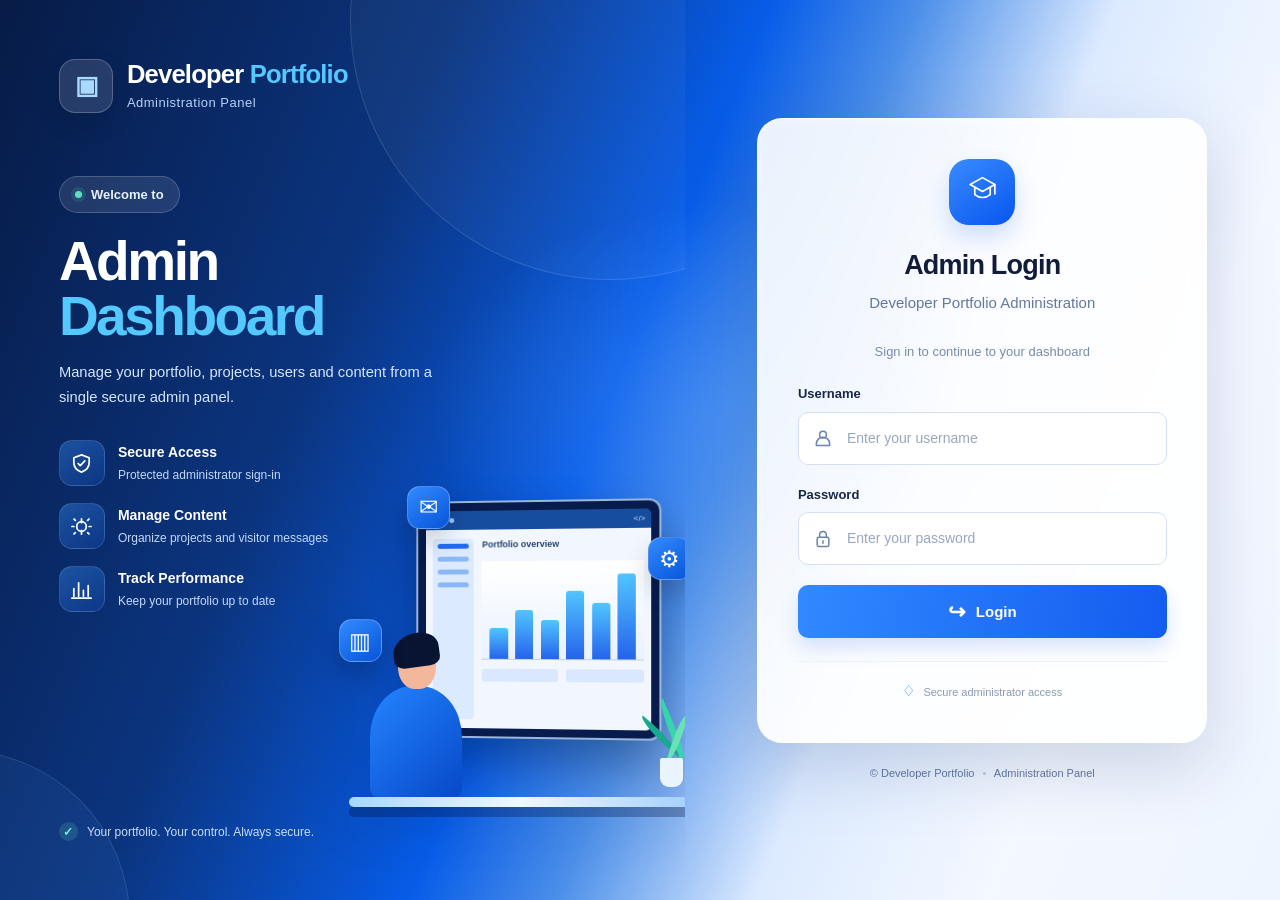
==== commit 38a8aaa4: "Update admin.html" ====
--- a/DevPortfolio.API/wwwroot/admin.html
+++ b/DevPortfolio.API/wwwroot/admin.html
@@ -8,7 +8,7 @@
     <meta name="viewport"
           content="width=device-width, initial-scale=1.0">
 
-    <title>Admin Dashboard | DevPortfolio</title>
+    <title>Admin Dashboard | Developer Portfolio</title>
 
 
     <!-- Bootstrap CSS -->
@@ -16,636 +16,7 @@
           rel="stylesheet">
 
 
-    <!--<style>
-            /* =========================================
-       EMAIL CONVERSATION MODAL
-    ========================================= */
-
-            .conversation-modal {
-                display: none;
-                position: fixed;
-                inset: 0;
-                z-index: 9999;
-                background: rgba(0, 0, 0, 0.75);
-                align-items: center;
-                justify-content: center;
-                padding: 20px;
-            }
-
-                .conversation-modal.show {
-                    display: flex;
-                }
-
-            .conversation-box {
-                width: 100%;
-                max-width: 850px;
-                max-height: 90vh;
-                background: #ffffff;
-                border-radius: 14px;
-                overflow: hidden;
-                box-shadow: 0 20px 60px rgba(0, 0, 0, 0.35);
-                display: flex;
-                flex-direction: column;
-            }
-
-            .conversation-header {
-                display: flex;
-                align-items: center;
-                justify-content: space-between;
-                padding: 20px 24px;
-                border-bottom: 1px solid #e5e7eb;
-            }
-
-                .conversation-header h2 {
-                    margin: 0;
-                    font-size: 21px;
-                }
-
-            .conversation-email {
-                margin-top: 5px;
-                color: #6b7280;
-                font-size: 14px;
-            }
-
-            .conversation-close {
-                border: none;
-                background: transparent;
-                font-size: 30px;
-                cursor: pointer;
-                color: #6b7280;
-            }
-
-            .conversation-messages {
-                padding: 24px;
-                overflow-y: auto;
-                max-height: 430px;
-                background: #f8fafc;
-            }
-
-            .conversation-message {
-                padding: 16px;
-                margin-bottom: 14px;
-                border-radius: 10px;
-                background: #ffffff;
-                border: 1px solid #e5e7eb;
-            }
-
-                .conversation-message.admin {
-                    background: #eef6ff;
-                    border-left: 4px solid #2563eb;
-                }
-
-                .conversation-message.visitor {
-                    border-left: 4px solid #10b981;
-                }
-
-            .conversation-message-header {
-                display: flex;
-                justify-content: space-between;
-                gap: 15px;
-                margin-bottom: 8px;
-            }
-
-            .conversation-message-name {
-                font-weight: 600;
-            }
-
-            .conversation-message-date {
-                font-size: 12px;
-                color: #6b7280;
-            }
-
-            .conversation-message-email {
-                font-size: 12px;
-                color: #6b7280;
-                margin-bottom: 10px;
-            }
-
-            .conversation-message-body {
-                white-space: pre-wrap;
-                line-height: 1.6;
-            }
-
-            .conversation-reply {
-                padding: 20px 24px;
-                border-top: 1px solid #e5e7eb;
-                background: #ffffff;
-            }
-
-                .conversation-reply label {
-                    display: block;
-                    font-weight: 600;
-                    margin-bottom: 8px;
-                }
-
-                .conversation-reply textarea {
-                    width: 100%;
-                    resize: vertical;
-                    min-height: 110px;
-                    padding: 12px;
-                    border: 1px solid #d1d5db;
-                    border-radius: 8px;
-                    font-family: inherit;
-                    box-sizing: border-box;
-                }
-
-            .reply-actions {
-                display: flex;
-                justify-content: flex-end;
-                gap: 10px;
-                margin-top: 12px;
-            }
-
-            .cancel-reply-btn,
-            .send-reply-btn {
-                border: none;
-                padding: 10px 18px;
-                border-radius: 7px;
-                cursor: pointer;
-                font-weight: 600;
-            }
-
-            .cancel-reply-btn {
-                background: #e5e7eb;
-                color: #374151;
-            }
-
-            .send-reply-btn {
-                background: #2563eb;
-                color: white;
-            }
-
-                .send-reply-btn:disabled {
-                    opacity: 0.6;
-                    cursor: not-allowed;
-                }
-
-            .reply-success {
-                color: #15803d;
-                margin-top: 10px;
-            }
-
-            .reply-error {
-                color: #dc2626;
-                margin-top: 10px;
-            }
-
-            .view-btn {
-                border: none;
-                background: #2563eb;
-                color: white;
-                padding: 7px 12px;
-                border-radius: 6px;
-                cursor: pointer;
-                margin-right: 5px;
-            }
-
-                .view-btn:hover {
-                    opacity: 0.9;
-                }
-
-            * {
-                box-sizing: border-box;
-            }
-
-
-            body {
-                margin: 0;
-                font-family: Arial, sans-serif;
-                background: #080b14;
-                color: #ffffff;
-            }
-
-
-            /* =========================
-               LOGIN SCREEN
-            ========================= */
-            #loginScreen {
-                min-height: 100vh;
-                display: flex;
-                align-items: center;
-                justify-content: center;
-                padding: 20px;
-            }
-
-            .login-card {
-                width: 100%;
-                max-width: 420px;
-                background: #101625;
-                border: 1px solid #202638;
-                border-radius: 12px;
-                padding: 35px;
-                box-shadow: 0 20px 50px rgba(0,0,0,0.4);
-            }
-
-            .login-title {
-                text-align: center;
-                margin-bottom: 8px;
-                font-size: 26px;
-                font-weight: bold;
-            }
-
-            .login-subtitle {
-                text-align: center;
-                color: #9ca3b5;
-                margin-bottom: 25px;
-            }
-
-            #loginScreen .form-control {
-                margin-bottom: 15px;
-            }
-
-            .login-btn {
-                width: 100%;
-                padding: 11px;
-            }
-
-            .login-error {
-                display: none;
-            }
-
-            /* =========================
-               HEADER
-            ========================= */
-
-            .admin-header {
-                background: #0d1220;
-                border-bottom: 1px solid #202638;
-                padding: 20px 40px;
-            }
-
-
-            .header-container {
-                max-width: 1200px;
-                margin: auto;
-
-                display: flex;
-                align-items: center;
-                justify-content: space-between;
-            }
-
-
-            .logo {
-                font-size: 22px;
-                font-weight: bold;
-            }
-
-
-            .logo span {
-                color: #8b5cf6;
-            }
-
-
-            .dashboard-title {
-                color: #aeb6cc;
-                font-size: 14px;
-            }
-
-
-            /* =========================
-               MAIN
-            ========================= */
-
-            .container {
-                width: 90%;
-                max-width: 1200px;
-                margin: 40px auto;
-            }
-
-
-            .page-title {
-                margin-bottom: 30px;
-            }
-
-
-            .page-title h1 {
-                margin-bottom: 8px;
-                font-size: 32px;
-            }
-
-
-            .page-title p {
-                color: #9ca3b5;
-            }
-
-
-            /* =========================
-               STATISTICS
-            ========================= */
-
-            .stats {
-                display: grid;
-                grid-template-columns: repeat(3, 1fr);
-                gap: 20px;
-                margin-bottom: 30px;
-            }
-
-
-            .stat-card {
-                background: #101625;
-                border: 1px solid #202638;
-                border-radius: 10px;
-                padding: 25px;
-            }
-
-
-            .stat-card h3 {
-                margin: 0 0 10px;
-                color: #9ca3b5;
-                font-size: 14px;
-            }
-
-
-            .stat-number {
-                font-size: 30px;
-                font-weight: bold;
-            }
-
-
-            /* =========================
-               COMMON SECTION
-            ========================= */
-
-            .admin-section {
-                background: #101625;
-                border: 1px solid #202638;
-                border-radius: 10px;
-                overflow: hidden;
-                margin-bottom: 30px;
-            }
-
-
-            .section-header {
-                padding: 20px;
-
-                border-bottom: 1px solid #202638;
-
-                display: flex;
-                justify-content: space-between;
-                align-items: center;
-            }
-
-
-            .section-header h2 {
-                margin: 0;
-                font-size: 20px;
-            }
-
-
-            .header-buttons {
-                display: flex;
-                gap: 10px;
-            }
-
-
-            /* =========================
-               BUTTONS
-            ========================= */
-
-            .refresh-btn {
-                background: #4f46e5;
-                color: white;
-                border: none;
-
-                padding: 9px 16px;
-
-                border-radius: 6px;
-                cursor: pointer;
-            }
-
-
-            .refresh-btn:hover {
-                background: #4338ca;
-            }
-
-
-            .add-btn {
-                background: #059669;
-                color: white;
-                border: none;
-
-                padding: 9px 16px;
-
-                border-radius: 6px;
-                cursor: pointer;
-            }
-
-
-            .add-btn:hover {
-                background: #047857;
-            }
-
-
-            .edit-btn {
-                background: #2563eb;
-                color: white;
-                border: none;
-
-                padding: 7px 12px;
-
-                border-radius: 5px;
-                cursor: pointer;
-
-                margin-bottom: 5px;
-            }
-
-
-            .edit-btn:hover {
-                background: #1d4ed8;
-            }
-
-
-            .delete-btn {
-                background: #dc2626;
-                color: white;
-                border: none;
-
-                padding: 7px 12px;
-
-                border-radius: 5px;
-                cursor: pointer;
-            }
-
-
-            .delete-btn:hover {
-                background: #b91c1c;
-            }
-
-
-            /* =========================
-               TABLE
-            ========================= */
-
-            .table-wrapper {
-                overflow-x: auto;
-            }
-
-
-            table {
-                width: 100%;
-                border-collapse: collapse;
-            }
-
-
-            th,
-            td {
-                padding: 15px;
-                text-align: left;
-                border-bottom: 1px solid #202638;
-            }
-
-
-            th {
-                color: #9ca3b5;
-                font-size: 13px;
-                text-transform: uppercase;
-            }
-
-
-            td {
-                font-size: 14px;
-            }
-
-
-            .message-cell {
-                max-width: 300px;
-                color: #b8c0d4;
-            }
-
-
-            .project-description {
-                max-width: 300px;
-                color: #aeb6cc;
-                line-height: 1.5;
-            }
-
-
-            .technology-cell {
-                min-width: 220px;
-                color: #ffffff;
-            }
-
-
-            .action-cell {
-                white-space: nowrap;
-            }
-
-
-            /* =========================
-               STATUS
-            ========================= */
-
-            .status {
-                padding: 20px;
-                text-align: center;
-                color: #9ca3b5;
-            }
-
-
-            /* =========================
-               MODAL
-            ========================= */
-
-            .modal-content {
-                background: #101625;
-                color: white;
-                border: 1px solid #30384d;
-            }
-
-
-            .modal-header {
-                border-bottom: 1px solid #30384d;
-            }
-
-
-            .modal-footer {
-                border-top: 1px solid #30384d;
-            }
-
-
-            .modal-title {
-                color: white;
-            }
-
-
-            .form-label {
-                color: #d1d5db;
-                font-weight: 500;
-            }
-
-
-            .form-control {
-                background: #080b14;
-                border: 1px solid #30384d;
-                color: white;
-            }
-
-
-            .form-control:focus {
-                background: #080b14;
-                color: white;
-
-                border-color: #6366f1;
-
-                box-shadow: 0 0 0 0.2rem rgba(99, 102, 241, 0.2);
-            }
-
-
-            .form-control::placeholder {
-                color: #6b7280;
-            }
-
-
-            .btn-close {
-                filter: invert(1);
-            }
-
-
-            /* =========================
-               RESPONSIVE
-            ========================= */
-
-            @media (max-width: 768px) {
-
-                .stats {
-                    grid-template-columns: 1fr;
-                }
-
-
-                .admin-header {
-                    padding: 20px;
-                }
-
-
-                .container {
-                    width: 95%;
-                }
-
-
-                .page-title h1 {
-                    font-size: 26px;
-                }
-
-
-                .section-header {
-                    flex-direction: column;
-                    align-items: flex-start;
-                    gap: 15px;
-                }
-
-
-                .header-buttons {
-                    width: 100%;
-                }
-
-
-                .header-buttons button {
-                    flex: 1;
-                }
-
-            }
-
-        </style>-->
+   
     <style>
         /* =========================================
            EMAIL CONVERSATION MODAL
@@ -1386,7 +757,7 @@
             }
 
         /* =========================================
-           DEVPORTFOLIO LOGIN REDESIGN
+           Developer Portfolio LOGIN REDESIGN
            Scoped to login screen; dashboard logic/styles remain intact.
         ========================================= */
         #loginScreen {
@@ -2937,7 +2308,7 @@
     </style>
 
 
-    <style id="devportfolio-premium-sidebar-theme">
+    <style id="Developer Portfolio-premium-sidebar-theme">
         /* Premium dashboard inspired by the approved reference. Visual-only: keep existing API and JS. */
         #adminDashboard {
             --dp-navy: #092657;
@@ -3581,15 +2952,15 @@
     <!-- =========================
          LOGIN SCREEN
     ========================= -->
-    <section id="loginScreen" aria-label="DevPortfolio administrator login">
+    <section id="loginScreen" aria-label="Developer Portfolio administrator login">
         <div class="login-hero">
             <div class="hero-orb hero-orb-one"></div>
             <div class="hero-orb hero-orb-two"></div>
 
             <div class="brand-lockup">
-                <div class="brand-mark" aria-hidden="true">&lt;/&gt;</div>
+             <div class="brand-mark" aria-hidden="true">▣</div>
                 <div>
-                    <div class="brand-name">Dev<span>Portfolio</span></div>
+                    <div class="brand-name">Developer <span>Portfolio</span></div>
                     <div class="brand-caption">Administration Panel</div>
                 </div>
             </div>
@@ -3655,7 +3026,7 @@
                     <svg viewBox="0 0 48 48"><path d="M8 15 24 6l16 9-16 9L8 15Z" /><path d="M14 19v9c6 5 14 5 20 0v-9M40 15v12" /></svg>
                 </div>
                 <div class="login-title">Admin Login</div>
-                <div class="login-subtitle">DevPortfolio Administration</div>
+                <div class="login-subtitle">Developer Portfolio Administration</div>
                 <div class="login-welcome">Sign in to continue to your dashboard</div>
 
                 <form id="loginForm">
@@ -3679,7 +3050,7 @@
 
                 <div class="login-security"><span aria-hidden="true">♢</span> Secure administrator access</div>
             </div>
-            <div class="login-side-footer">© DevPortfolio <span>•</span> Administration Panel</div>
+            <div class="login-side-footer">© Developer Portfolio <span>•</span> Administration Panel</div>
         </div>
     </section>
 
@@ -3687,7 +3058,7 @@
 
         <!-- Premium dashboard sidebar: navigation links jump to existing sections. -->
         <aside class="dp-sidebar" aria-label="Admin navigation">
-            <a class="dp-sidebar-brand" href="#dashboardTop" aria-label="DevPortfolio dashboard">
+            <a class="dp-sidebar-brand" href="#dashboardTop" aria-label="Developer Portfolio dashboard">
                 <span class="dp-brand-icon">&lt;/&gt;</span>
                 <span><strong>Dev<span>Portfolio</span></strong><small>Admin Panel</small></span>
             </a>
@@ -3717,7 +3088,7 @@
 
                 <div class="logo">
 
-                    &lt;<span>DevPortfolio</span> /&gt;
+                    &lt;<span>Developer Portfolio</span> /&gt;
 
                 </div>
 
@@ -5542,4 +4913,4 @@
 
 </body>
 
-</html>+</html>
